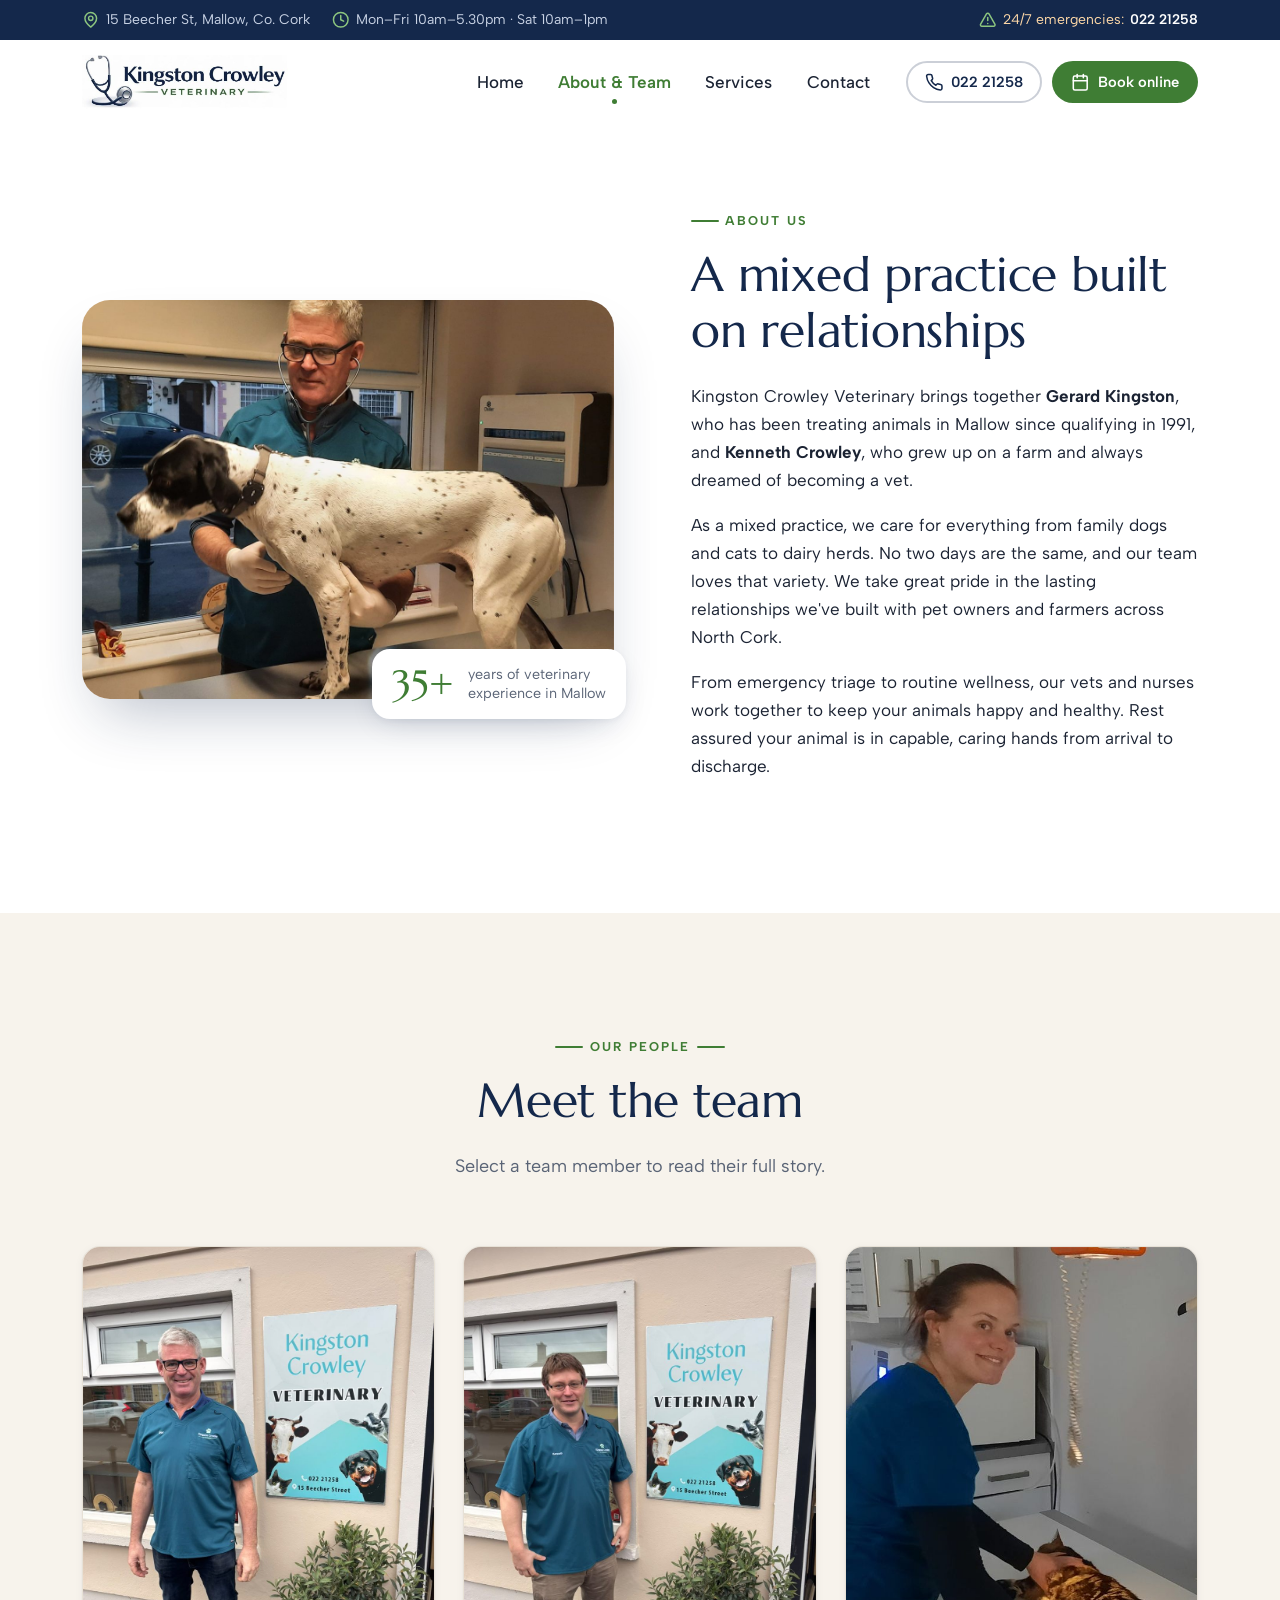
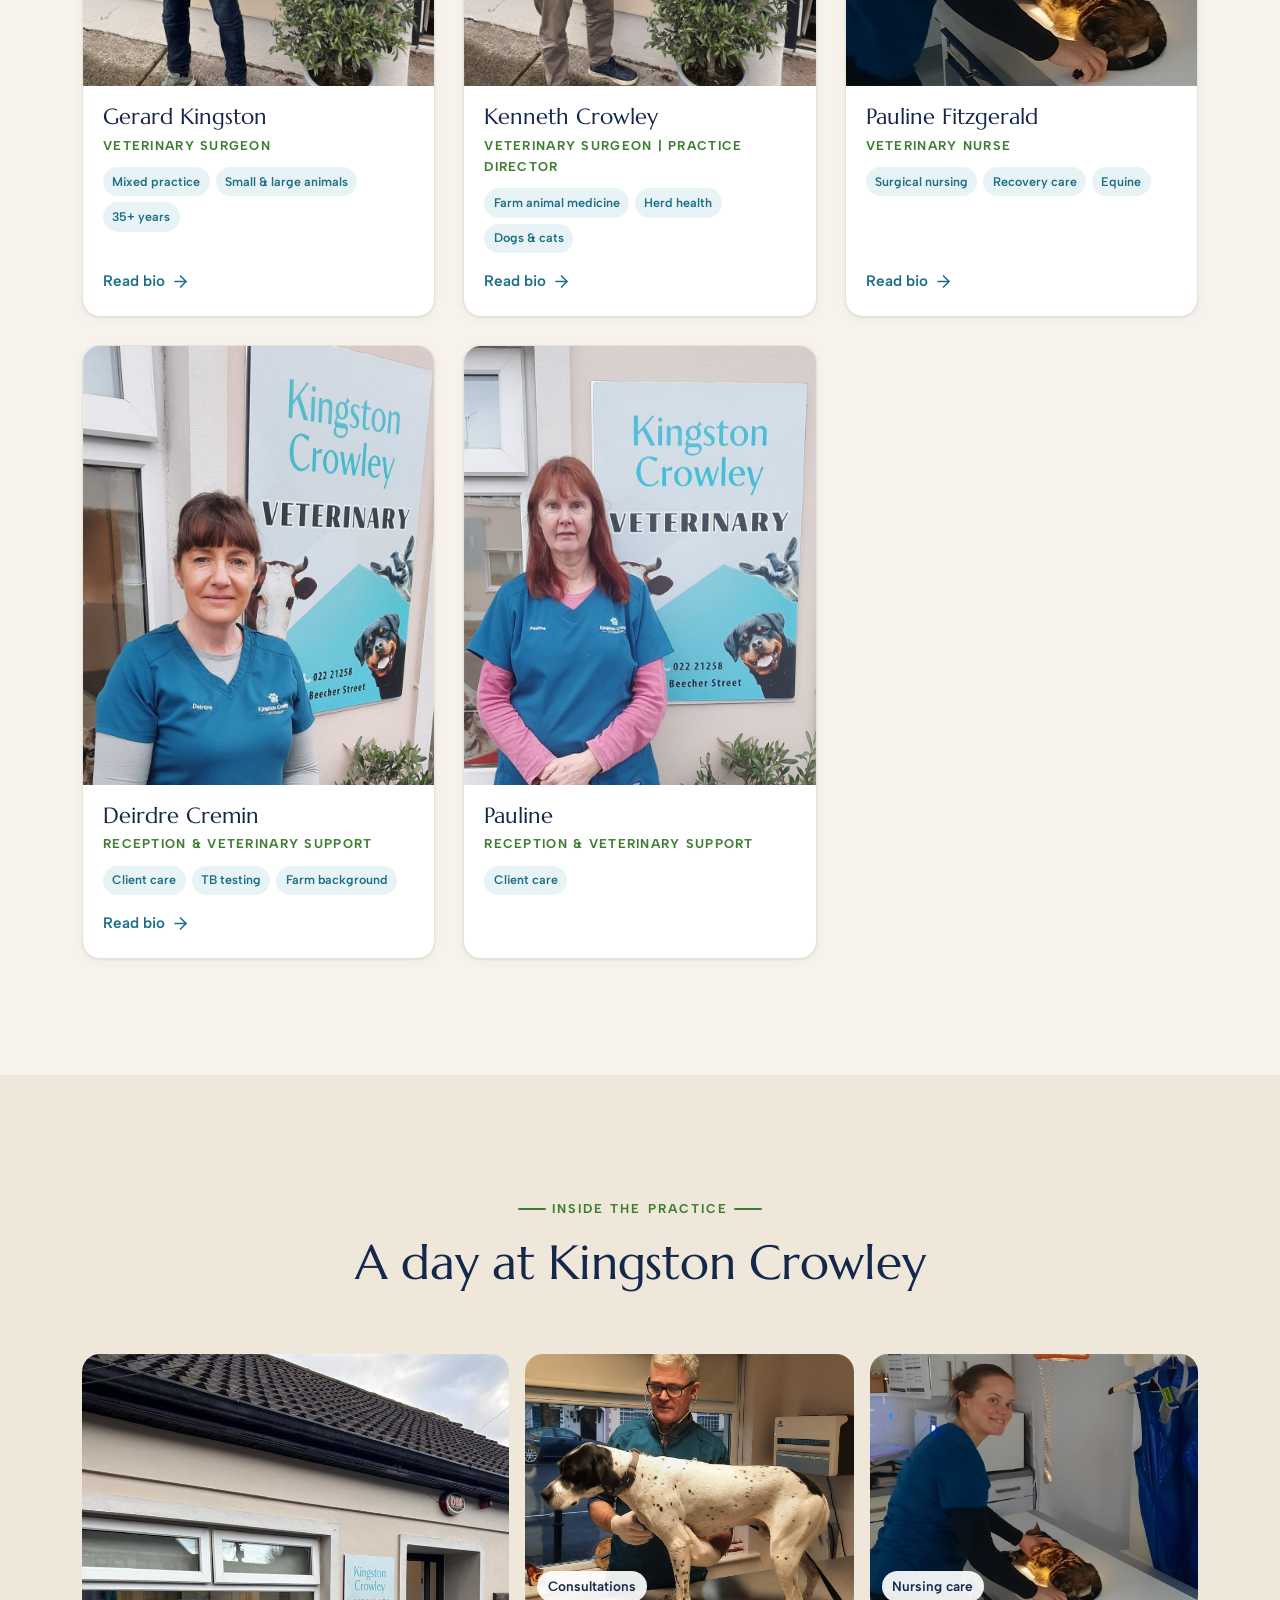
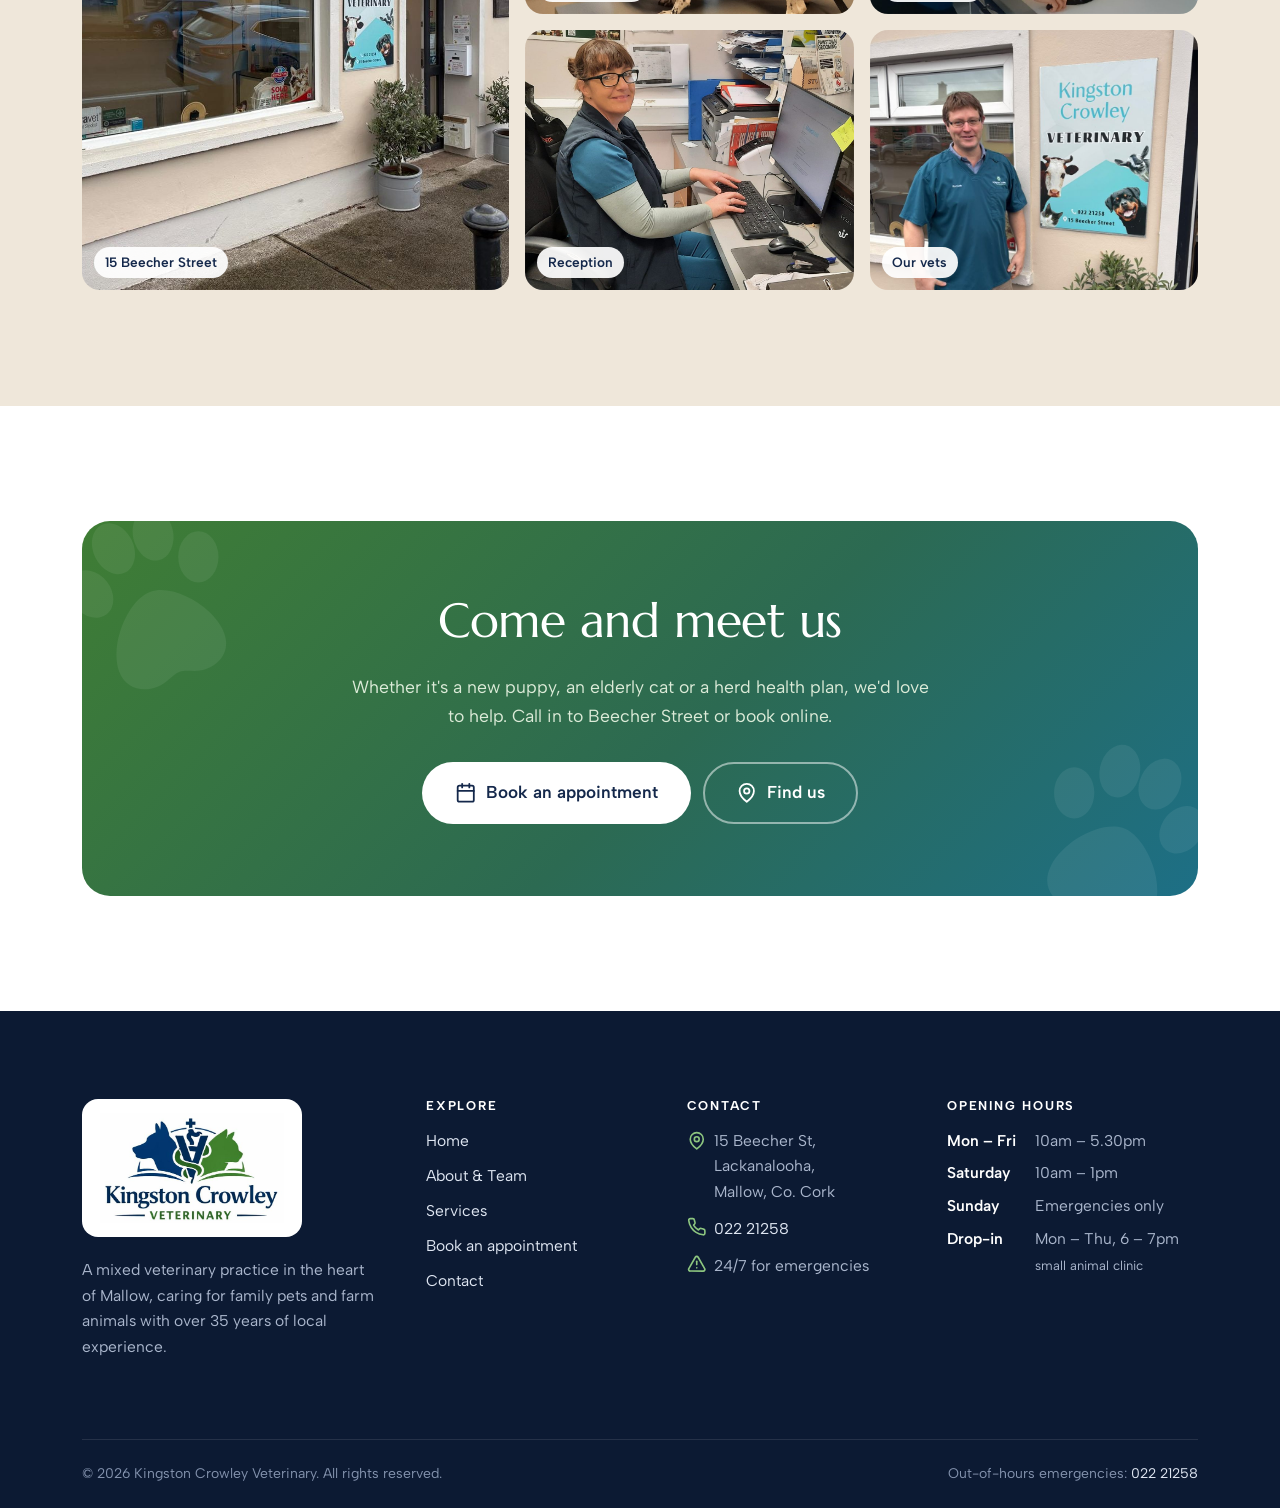
==== site/about.html @ 70a0a61c "uploading site" ====
<!doctype html>
<html lang="en-IE">
<head>
  <meta charset="utf-8">
  <meta name="viewport" content="width=device-width, initial-scale=1">
  <title>About Us & Our Team | Kingston Crowley Veterinary, Mallow</title>
  <meta name="description" content="Meet the vets, nurses and support team at Kingston Crowley Veterinary in Mallow: over 35 years of experience caring for pets and farm animals.">
  <meta name="theme-color" content="#14284b">
  <meta property="og:type" content="website">
  <meta property="og:site_name" content="Kingston Crowley Veterinary">
  <meta property="og:title" content="About Us & Our Team | Kingston Crowley Veterinary, Mallow">
  <meta property="og:description" content="Meet the vets, nurses and support team at Kingston Crowley Veterinary in Mallow: over 35 years of experience caring for pets and farm animals.">
  <meta property="og:image" content="assets/img/hero.jpg">
  <link rel="icon" type="image/png" href="assets/img/favicon.png">
  <link rel="apple-touch-icon" href="assets/img/favicon.png">
  <link rel="preconnect" href="https://fonts.googleapis.com">
  <link rel="preconnect" href="https://fonts.gstatic.com" crossorigin>
  <link href="https://fonts.googleapis.com/css2?family=Albert+Sans:wght@400;500;600;700&family=Marcellus&display=swap" rel="stylesheet">
  <link rel="stylesheet" href="assets/css/styles.css">
  <script src="assets/js/main.js" defer></script>
</head>
<body>
  <a class="skip-link" href="#main">Skip to content</a>

  <div class="topbar">
    <div class="container">
      <div class="topbar__group">
        <span class="topbar__item"><svg class="icon" aria-hidden="true"><use href="#i-pin"></use></svg>15 Beecher St, Mallow, Co. Cork</span>
        <span class="topbar__item topbar__hide-sm"><svg class="icon" aria-hidden="true"><use href="#i-clock"></use></svg>Mon–Fri 10am–5.30pm · Sat 10am–1pm</span>
      </div>
      <div class="topbar__group">
        <span class="topbar__item topbar__emergency"><svg class="icon" aria-hidden="true"><use href="#i-alert"></use></svg><span class="topbar__hide-sm">24/7 emergencies:</span> <a href="tel:+3532221258">022 21258</a></span>
      </div>
    </div>
  </div>

  <header class="site-header">
    <div class="container">
      <a class="brand" href="index.html" aria-label="Kingston Crowley Veterinary – home">
        <img src="assets/img/logo-wordmark.jpg" alt="Kingston Crowley Veterinary" width="790" height="201">
      </a>
      <button class="nav-toggle" type="button" aria-expanded="false" aria-controls="site-nav" aria-label="Open menu">
        <svg class="icon icon-open" aria-hidden="true"><use href="#i-menu"></use></svg><svg class="icon icon-close" aria-hidden="true"><use href="#i-close"></use></svg>
      </button>
      <nav class="nav" id="site-nav" aria-label="Main">
        <ul class="nav__list">
          <li><a class="nav__link" href="index.html">Home</a></li>
          <li><a class="nav__link" href="about.html" aria-current="page">About & Team</a></li>
          <li><a class="nav__link" href="services.html">Services</a></li>
          <li><a class="nav__link" href="contact.html">Contact</a></li>
        </ul>
        <div class="nav__cta">
          <a class="btn btn--ghost btn--sm" href="tel:+3532221258"><svg class="icon" aria-hidden="true"><use href="#i-phone"></use></svg>022 21258</a>
          <a class="btn btn--sm" href="book.html"><svg class="icon" aria-hidden="true"><use href="#i-calendar"></use></svg>Book online</a>
        </div>
      </nav>
    </div>
  </header>

  <main id="main">

    <!-- ============ STORY ============ -->
    <section class="section" style="padding-top:clamp(40px,6vw,80px)">
      <div class="container split">
        <div class="split__media reveal">
          <img src="assets/img/ger-with-dog.jpg" alt="Gerard Kingston examining a dog with a stethoscope" width="1200" height="910" fetchpriority="high">
          <div class="split__badge">
            <strong>35+</strong>
            <span>years of veterinary<br>experience in Mallow</span>
          </div>
        </div>
        <div class="reveal" data-delay="1">
          <span class="eyebrow">About us</span>
          <h1 style="font-size:clamp(2rem, 4vw, 3rem)">A mixed practice built on relationships</h1>
          <p>Kingston Crowley Veterinary brings together <strong>Gerard Kingston</strong>, who has been treating animals in Mallow since qualifying in 1991, and <strong>Kenneth Crowley</strong>, who grew up on a farm and always dreamed of becoming a vet.</p>
          <p>As a mixed practice, we care for everything from family dogs and cats to dairy herds. No two days are the same, and our team loves that variety. We take great pride in the lasting relationships we've built with pet owners and farmers across North Cork.</p>
          <p>From emergency triage to routine wellness, our vets and nurses work together to keep your animals happy and healthy. Rest assured your animal is in capable, caring hands from arrival to discharge.</p>
        </div>
      </div>
    </section>

    <section class="section section--cream" id="team">
      <div class="container">
        <div class="section-head reveal">
          <span class="eyebrow">Our people</span>
          <h2>Meet the team</h2>
          <p>Select a team member to read their full story.</p>
        </div>

        <div class="team-grid">
          <button class="team-card reveal" type="button" data-bio="bio-ger" aria-haspopup="dialog">
            <span class="team-card__photo"><img src="assets/img/team-ger.jpg" alt="Gerard Kingston" width="900" height="1200" loading="lazy" style="object-position:50% 25%"></span>
            <span class="team-card__body">
              <span class="team-card__name">Gerard Kingston</span>
              <span class="team-card__role">Veterinary Surgeon</span>
              <span class="tags"><span class="tag">Mixed practice</span><span class="tag">Small &amp; large animals</span><span class="tag">35+ years</span></span>
              <span class="team-card__more">Read bio <svg class="icon" aria-hidden="true"><use href="#i-arrow"></use></svg></span>
            </span>
          </button>

          <button class="team-card reveal" data-delay="1" type="button" data-bio="bio-kenneth" aria-haspopup="dialog">
            <span class="team-card__photo"><img src="assets/img/team-kenneth.jpg" alt="Kenneth Crowley" width="900" height="1200" loading="lazy" style="object-position:50% 25%"></span>
            <span class="team-card__body">
              <span class="team-card__name">Kenneth Crowley</span>
              <span class="team-card__role">Veterinary Surgeon | Practice Director</span>
              <span class="tags"><span class="tag">Farm animal medicine</span><span class="tag">Herd health</span><span class="tag">Dogs &amp; cats</span></span>
              <span class="team-card__more">Read bio <svg class="icon" aria-hidden="true"><use href="#i-arrow"></use></svg></span>
            </span>
          </button>

          <button class="team-card reveal" data-delay="2" type="button" data-bio="bio-pauline-fitzgerald" aria-haspopup="dialog">
            <span class="team-card__photo"><img src="assets/img/team-pauline-fitzgerald.jpg" alt="Pauline Fitzgerald" width="1200" height="742" loading="lazy" style="object-position:35% 50%"></span>
            <span class="team-card__body">
              <span class="team-card__name">Pauline Fitzgerald</span>
              <span class="team-card__role">Veterinary Nurse</span>
              <span class="tags"><span class="tag">Surgical nursing</span><span class="tag">Recovery care</span><span class="tag">Equine</span></span>
              <span class="team-card__more">Read bio <svg class="icon" aria-hidden="true"><use href="#i-arrow"></use></svg></span>
            </span>
          </button>

          <button class="team-card reveal" data-delay="3" type="button" data-bio="bio-deirdre" aria-haspopup="dialog">
            <span class="team-card__photo"><img src="assets/img/team-deirdre.jpg" alt="Deirdre Cremin" width="900" height="1297" loading="lazy" style="object-position:50% 40%"></span>
            <span class="team-card__body">
              <span class="team-card__name">Deirdre Cremin</span>
              <span class="team-card__role">Reception &amp; Veterinary Support</span>
              <span class="tags"><span class="tag">Client care</span><span class="tag">TB testing</span><span class="tag">Farm background</span></span>
              <span class="team-card__more">Read bio <svg class="icon" aria-hidden="true"><use href="#i-arrow"></use></svg></span>
            </span>
          </button>

          <!-- TODO: Pauline's biography & surname not yet supplied. Convert to a <button data-bio="bio-pauline"> with a dialog when available. -->
          <div class="team-card reveal" data-delay="4">
            <span class="team-card__photo"><img src="assets/img/team-pauline.jpg" alt="Pauline" width="900" height="1192" loading="lazy" style="object-position:50% 40%"></span>
            <span class="team-card__body">
              <span class="team-card__name">Pauline</span>
              <span class="team-card__role">Reception &amp; Veterinary Support</span>
              <span class="tags"><span class="tag">Client care</span></span>
            </span>
          </div>
        </div>
      </div>
    </section>

    <!-- ============ GALLERY ============ -->
    <section class="section section--sand">
      <div class="container">
        <div class="section-head reveal">
          <span class="eyebrow">Inside the practice</span>
          <h2>A day at Kingston Crowley</h2>
        </div>
        <div class="gallery reveal">
          <figure><img src="assets/img/building.jpg" alt="Kingston Crowley Veterinary on Beecher Street" loading="lazy"><figcaption>15 Beecher Street</figcaption></figure>
          <figure><img src="assets/img/ger-with-dog.jpg" alt="Ger examining a dog" loading="lazy"><figcaption>Consultations</figcaption></figure>
          <figure><img src="assets/img/team-pauline-fitzgerald.jpg" alt="Pauline caring for a cat" loading="lazy" style="object-position:35% 50%"><figcaption>Nursing care</figcaption></figure>
          <figure><img src="assets/img/deirdre-reception.jpg" alt="Deirdre at the reception desk" loading="lazy"><figcaption>Reception</figcaption></figure>
          <figure><img src="assets/img/team-kenneth.jpg" alt="Kenneth outside the practice" loading="lazy" style="object-position:50% 25%"><figcaption>Our vets</figcaption></figure>
        </div>
      </div>
    </section>

    <section class="section">
      <div class="container">
        <div class="cta-band reveal">
          <svg class="cta-band__paw cta-band__paw--a" viewBox="0 0 24 24" aria-hidden="true"><use href="#i-paw"></use></svg>
          <svg class="cta-band__paw cta-band__paw--b" viewBox="0 0 24 24" aria-hidden="true"><use href="#i-paw"></use></svg>
          <h2>Come and meet us</h2>
          <p>Whether it's a new puppy, an elderly cat or a herd health plan, we'd love to help. Call in to Beecher Street or book online.</p>
          <div class="btn-row">
            <a class="btn btn--white btn--lg" href="book.html"><svg class="icon" aria-hidden="true"><use href="#i-calendar"></use></svg>Book an appointment</a>
            <a class="btn btn--outline-light btn--lg" href="contact.html"><svg class="icon" aria-hidden="true"><use href="#i-pin"></use></svg>Find us</a>
          </div>
        </div>
      </div>
    </section>

    <!-- ============ BIO DIALOGS ============ -->
    <dialog class="bio-dialog" id="bio-ger" aria-labelledby="bio-ger-title">
      <div class="bio">
        <button class="bio__close" type="button" data-close aria-label="Close biography"><svg class="icon" aria-hidden="true"><use href="#i-close"></use></svg></button>
        <div class="bio__media"><img src="assets/img/team-ger.jpg" alt="Gerard Kingston outside Kingston Crowley Veterinary" loading="lazy" style="object-position:30% 20%"></div>
        <div class="bio__content" tabindex="0">
          <p class="team-card__role">Veterinary Surgeon</p>
          <h2 id="bio-ger-title">Gerard Kingston</h2>
          <ul class="tags"><li class="tag">Qualified 1991</li><li class="tag">Mixed practice</li><li class="tag">Small animals</li><li class="tag">Large animals</li></ul>
          <p>Gerard qualified as a veterinary surgeon in 1991 and has been working in Mallow ever since, bringing over 35 years of veterinary experience to the profession.</p>
          <p>He has a keen interest in all aspects of veterinary medicine and particularly enjoys the variety that comes with mixed practice. No two days are ever the same, and he finds the diversity of cases, the clinical challenges and the chance to work with both small and large animals especially rewarding.</p>
          <p class="bio__pull">He recognises how much a dedicated and enthusiastic team matters in giving clients and their animals the best possible care.</p>
          <p>Having worked in Mallow for over three decades, Gerard greatly appreciates the loyalty and support of his clients and the relationships that have grown along the way. He is particularly pleased with the team working alongside him at Kingston Crowley Veterinary.</p>
          <p>His experience, broad clinical interests and continued enthusiasm for veterinary medicine remain at the heart of his approach.</p>
        </div>
      </div>
    </dialog>

    <dialog class="bio-dialog" id="bio-kenneth" aria-labelledby="bio-kenneth-title">
      <div class="bio">
        <button class="bio__close" type="button" data-close aria-label="Close biography"><svg class="icon" aria-hidden="true"><use href="#i-close"></use></svg></button>
        <div class="bio__media"><img src="assets/img/team-kenneth.jpg" alt="Kenneth Crowley outside Kingston Crowley Veterinary" loading="lazy" style="object-position:28% 20%"></div>
        <div class="bio__content" tabindex="0">
          <p class="team-card__role">Veterinary Surgeon | Practice Director</p>
          <h2 id="bio-kenneth-title">Kenneth Crowley</h2>
          <ul class="tags"><li class="tag">Mixed practice</li><li class="tag">Farm animal medicine</li><li class="tag">Herd health</li><li class="tag">Dogs &amp; cats</li></ul>
          <p>Kenneth grew up on a farm surrounded by animals, including cattle, horses, dogs and cats. From a very young age, he dreamed of becoming a veterinary surgeon, inspired by the vets who visited the family farm. He admired their knowledge, skill and the remarkable work they carried out caring for animals.</p>
          <p class="bio__pull">That childhood ambition developed into a lifelong passion for veterinary medicine.</p>
          <p>Kenneth has gained extensive experience in mixed veterinary practice and has a particular interest in both farm animal medicine and the care and treatment of companion animals, especially dogs and cats.</p>
          <p>As a director of Kingston Crowley Veterinary, Kenneth enjoys the variety that mixed veterinary practice brings, from working closely with farmers to improve herd health and productivity to caring for much-loved family pets. He takes great pride in the relationships he has built with clients over the years and is committed to providing practical, professional and compassionate veterinary care.</p>
        </div>
      </div>
    </dialog>

    <dialog class="bio-dialog" id="bio-pauline-fitzgerald" aria-labelledby="bio-pf-title">
      <div class="bio">
        <button class="bio__close" type="button" data-close aria-label="Close biography"><svg class="icon" aria-hidden="true"><use href="#i-close"></use></svg></button>
        <div class="bio__media"><img src="assets/img/team-pauline-fitzgerald.jpg" alt="Pauline Fitzgerald caring for a cat" loading="lazy" style="object-position:30% 50%"></div>
        <div class="bio__content" tabindex="0">
          <p class="team-card__role">Veterinary Nurse</p>
          <h2 id="bio-pf-title">Pauline Fitzgerald</h2>
          <ul class="tags"><li class="tag">UCD qualified</li><li class="tag">Surgical nursing</li><li class="tag">Recovery care</li><li class="tag">Equine &amp; mixed practice</li></ul>
          <p>Originally from County Limerick, Pauline now lives in North Cork with her son and a lively collection of animals, including four dogs, a blind cat and a turtle.</p>
          <p>Pauline qualified as a Veterinary Nurse from University College Dublin (UCD) in 2005 and has worked in the veterinary sector since 1997, gaining extensive experience in both equine and mixed veterinary practices.</p>
          <p class="bio__pull">Pauline enjoys all aspects of veterinary nursing, with a particular passion for surgery and caring for animals throughout their treatment and recovery.</p>
          <p>Outside of work, Pauline dedicates much of her spare time to fostering dogs and other animals for rescue organisations. Having travelled widely over the years, she also loves riding her motorbike and going to motorcycle events whenever she can.</p>
        </div>
      </div>
    </dialog>

    <dialog class="bio-dialog" id="bio-deirdre" aria-labelledby="bio-deirdre-title">
      <div class="bio">
        <button class="bio__close" type="button" data-close aria-label="Close biography"><svg class="icon" aria-hidden="true"><use href="#i-close"></use></svg></button>
        <div class="bio__media"><img src="assets/img/deirdre-reception.jpg" alt="Deirdre Cremin at the reception desk" loading="lazy" style="object-position:30% 50%"></div>
        <div class="bio__content" tabindex="0">
          <p class="team-card__role">Reception &amp; Veterinary Support</p>
          <h2 id="bio-deirdre-title">Deirdre Cremin</h2>
          <ul class="tags"><li class="tag">Client care</li><li class="tag">TB testing support</li><li class="tag">Animal Care &amp; Science</li></ul>
          <p>Deirdre grew up on a dairy farm in Leap, West Cork, surrounded by cows, horses, dogs and cats. Her upbringing gave her a lifelong love of animals and a strong appreciation for farming and rural life.</p>
          <p>She studied Animal Care and Animal Science through the Veterinary Nursing pathway at St. John's Central College in Cork.</p>
          <p class="bio__pull">Deirdre is a friendly and familiar face in the office, where she enjoys meeting clients and helping with their enquiries.</p>
          <p>She also assists the veterinary team with TB testing on farms, combining her practical farming background with her passion for animal care.</p>
          <p>Deirdre lives in Mallow with her family, including her two daughters and son. Outside of work she enjoys spending time with her much-loved dogs and horses and is actively involved in pony racing. She also enjoys supporting her children in their sports, particularly with their local club, Kilshannig GAA.</p>
        </div>
      </div>
    </dialog>

  </main>

  <footer class="site-footer">
    <div class="container">
      <div class="footer-grid">
        <div class="footer-brand">
          <img src="assets/img/logo-emblem.jpg" alt="Kingston Crowley Veterinary" width="600" height="359" loading="lazy">
          <p>A mixed veterinary practice in the heart of Mallow, caring for family pets and farm animals with over 35 years of local experience.</p>
        </div>
        <div>
          <h3>Explore</h3>
          <ul class="footer-list">
            <li><a href="index.html">Home</a></li>
            <li><a href="about.html">About &amp; Team</a></li>
            <li><a href="services.html">Services</a></li>
            <li><a href="book.html">Book an appointment</a></li>
            <li><a href="contact.html">Contact</a></li>
          </ul>
        </div>
        <div>
          <h3>Contact</h3>
          <ul class="footer-list">
            <li style="display:flex"><svg class="icon" aria-hidden="true"><use href="#i-pin"></use></svg><span>15 Beecher St, Lackanalooha,<br>Mallow, Co. Cork</span></li>
            <li><svg class="icon" aria-hidden="true"><use href="#i-phone"></use></svg><a href="tel:+3532221258">022 21258</a></li>
            <li><svg class="icon" aria-hidden="true"><use href="#i-alert"></use></svg>24/7 for emergencies</li>
          </ul>
        </div>
        <div>
          <h3>Opening hours</h3>
          <dl class="footer-hours">
            <dt>Mon – Fri</dt><dd>10am – 5.30pm</dd>
            <dt>Saturday</dt><dd>10am – 1pm</dd>
            <dt>Sunday</dt><dd>Emergencies only</dd>
            <dt>Drop-in</dt><dd>Mon – Thu, 6 – 7pm<br><small>small animal clinic</small></dd>
          </dl>
        </div>
      </div>
      <div class="footer-bottom">
        <span>© <span data-year>2026</span> Kingston Crowley Veterinary. All rights reserved.</span>
        <span>Out-of-hours emergencies: <a href="tel:+3532221258">022 21258</a></span>
      </div>
    </div>
  </footer>

  <div class="mobile-bar" aria-label="Quick actions">
    <a class="btn btn--navy" href="tel:+3532221258"><svg class="icon" aria-hidden="true"><use href="#i-phone"></use></svg>Call us</a>
    <a class="btn" href="book.html"><svg class="icon" aria-hidden="true"><use href="#i-calendar"></use></svg>Book online</a>
  </div>
</body>
</html>
---- site/assets/css/styles.css ----
/* ==========================================================================
   Kingston Crowley Veterinary — site styles
   Plain CSS, no build step. Colours are taken from the practice logo & uniforms.
   ========================================================================== */

:root {
  --navy: #14284b;
  --navy-900: #0c1a33;
  --green: #3f7d34;
  --green-700: #326528;
  --green-50: #eef5ea;
  --teal: #1d6f86;
  --teal-50: #e8f3f6;
  --cream: #f7f3ec;
  --sand: #efe7da;
  --ink: #1b2333;
  --muted: #5a6476;
  --line: #e7e1d6;
  --white: #ffffff;

  --font-display: "Marcellus", "Optima", "Candara", Georgia, serif;
  --font-body: "Albert Sans", system-ui, -apple-system, "Segoe UI", Roboto, sans-serif;

  --radius-sm: 10px;
  --radius: 18px;
  --radius-lg: 28px;
  --shadow-sm: 0 1px 2px rgba(20, 40, 75, .06), 0 2px 8px rgba(20, 40, 75, .05);
  --shadow: 0 10px 30px -10px rgba(20, 40, 75, .18), 0 2px 6px rgba(20, 40, 75, .05);
  --shadow-lg: 0 30px 60px -20px rgba(20, 40, 75, .3);

  --container: 1180px;
  --gutter: clamp(16px, 4vw, 32px);
  --section: clamp(64px, 9vw, 120px);
  --header-h: 84px;
}

/* ---------- Reset / base ---------- */
*, *::before, *::after { box-sizing: border-box; }
html { scroll-behavior: smooth; scroll-padding-top: calc(var(--header-h) + 12px); -webkit-text-size-adjust: 100%; }
body {
  margin: 0;
  font-family: var(--font-body);
  font-size: 1.0625rem;
  line-height: 1.65;
  color: var(--ink);
  background: var(--white);
  -webkit-font-smoothing: antialiased;
  overflow-x: hidden;
}
img { max-width: 100%; height: auto; display: block; }
a { color: var(--teal); text-decoration-thickness: 1px; text-underline-offset: 3px; }
a:hover { color: var(--navy); }
h1, h2, h3, h4 { font-family: var(--font-display); font-weight: 400; color: var(--navy); line-height: 1.15; margin: 0 0 .5em; letter-spacing: -.005em; }
h1 { font-size: clamp(2.4rem, 5.5vw, 4.25rem); }
h2 { font-size: clamp(2rem, 4vw, 3rem); }
h3 { font-size: clamp(1.3rem, 2vw, 1.55rem); }
p { margin: 0 0 1em; }
ul { padding-left: 1.2em; }
:focus-visible { outline: 3px solid var(--teal); outline-offset: 3px; border-radius: 4px; }
.sr-only { position: absolute !important; width: 1px; height: 1px; padding: 0; margin: -1px; overflow: hidden; clip: rect(0 0 0 0); white-space: nowrap; border: 0; }
.skip-link { position: absolute; left: 12px; top: -60px; z-index: 200; background: var(--navy); color: #fff; padding: 10px 16px; border-radius: 8px; transition: top .2s; }
.skip-link:focus { top: 12px; color: #fff; }

.icon { width: 1.25em; height: 1.25em; flex: none; fill: none; stroke: currentColor; stroke-width: 2; stroke-linecap: round; stroke-linejoin: round; vertical-align: -.2em; }
.icon--fill { fill: currentColor; stroke: none; }

/* ---------- Layout ---------- */
.container { width: 100%; max-width: var(--container); margin: 0 auto; padding: 0 var(--gutter); }
.section { padding: var(--section) 0; }
.section--cream { background: var(--cream); }
.section--sand { background: var(--sand); }
.section--navy { background: var(--navy); color: #dfe6f2; }
.section--navy h2, .section--navy h3 { color: #fff; }
.section-head { max-width: 720px; margin: 0 auto clamp(40px, 5vw, 64px); text-align: center; }
.section-head p { color: var(--muted); font-size: 1.125rem; }
.section--navy .section-head p { color: #b9c5da; }
.eyebrow {
  display: inline-flex; align-items: center; gap: .5em;
  font-family: var(--font-body); font-size: .8rem; font-weight: 700; letter-spacing: .16em; text-transform: uppercase;
  color: var(--green); margin-bottom: 1rem;
}
.eyebrow::before { content: ""; width: 28px; height: 2px; background: currentColor; border-radius: 2px; }
.section-head .eyebrow::after { content: ""; width: 28px; height: 2px; background: currentColor; border-radius: 2px; }
.section--navy .eyebrow { color: #8cc57f; }
.lead { font-size: clamp(1.1rem, 1.6vw, 1.25rem); color: var(--muted); }

.grid { display: grid; gap: clamp(20px, 2.5vw, 32px); }
.grid-2 { grid-template-columns: repeat(2, minmax(0, 1fr)); }
.grid-3 { grid-template-columns: repeat(3, minmax(0, 1fr)); }
.grid-4 { grid-template-columns: repeat(4, minmax(0, 1fr)); }
@media (max-width: 960px) { .grid-3, .grid-4 { grid-template-columns: repeat(2, minmax(0, 1fr)); } }
@media (max-width: 640px) { .grid-2, .grid-3, .grid-4 { grid-template-columns: 1fr; } }

/* ---------- Buttons ---------- */
.btn {
  --btn-bg: var(--green); --btn-fg: #fff;
  display: inline-flex; align-items: center; justify-content: center; gap: .55em;
  padding: .9em 1.5em; border-radius: 999px; border: 2px solid transparent;
  background: var(--btn-bg); color: var(--btn-fg);
  font: 600 1rem/1.1 var(--font-body); text-decoration: none; cursor: pointer;
  transition: transform .2s ease, box-shadow .2s ease, background .2s ease, color .2s ease;
  white-space: nowrap;
}
.btn:hover { color: var(--btn-fg); transform: translateY(-2px); box-shadow: 0 10px 22px -8px rgba(20, 40, 75, .45); background: var(--green-700); }
.btn--navy { --btn-bg: var(--navy); }
.btn--navy:hover { background: var(--navy-900); }
.btn--ghost { --btn-bg: transparent; --btn-fg: var(--navy); border-color: rgba(20, 40, 75, .22); }
.btn--ghost:hover { background: var(--navy); --btn-fg: #fff; border-color: var(--navy); }
.btn--white { --btn-bg: #fff; --btn-fg: var(--navy); }
.btn--white:hover { background: var(--cream); }
.btn--outline-light { --btn-bg: transparent; --btn-fg: #fff; border-color: rgba(255, 255, 255, .5); }
.btn--outline-light:hover { background: #fff; --btn-fg: var(--navy); }
.btn--sm { padding: .65em 1.15em; font-size: .925rem; }
.btn--lg { padding: 1.05em 1.8em; font-size: 1.075rem; }
.btn-row { display: flex; flex-wrap: wrap; gap: 12px; }
.link-arrow { display: inline-flex; align-items: center; gap: .4em; font-weight: 600; color: var(--green); text-decoration: none; }
.link-arrow .icon { transition: transform .2s; }
.link-arrow:hover { color: var(--green-700); }
.link-arrow:hover .icon { transform: translateX(4px); }

/* ---------- Top bar & header ---------- */
.topbar { background: var(--navy); color: #c9d3e5; font-size: .875rem; }
.topbar .container { display: flex; align-items: center; justify-content: space-between; gap: 16px; min-height: 40px; }
.topbar a { color: #fff; text-decoration: none; font-weight: 600; }
.topbar a:hover { color: #a9d79d; }
.topbar__group { display: flex; align-items: center; gap: 22px; flex-wrap: wrap; }
.topbar__item { display: inline-flex; align-items: center; gap: .45em; }
.topbar__item .icon { color: #8cc57f; }
.topbar__emergency { color: #ffd9a8; }
@media (max-width: 860px) { .topbar__hide-sm { display: none; } }
@media (max-width: 520px) { .topbar { display: none; } }

.site-header {
  position: sticky; top: 0; z-index: 100;
  background: rgba(255, 255, 255, .92);
  backdrop-filter: saturate(160%) blur(12px); -webkit-backdrop-filter: saturate(160%) blur(12px);
  border-bottom: 1px solid transparent;
  transition: box-shadow .25s ease, border-color .25s ease;
}
.site-header.is-scrolled { box-shadow: var(--shadow-sm); border-color: var(--line); }
.site-header .container { display: flex; align-items: center; justify-content: space-between; gap: 20px; height: var(--header-h); transition: height .25s ease; }
.site-header.is-scrolled .container { height: 70px; }
.brand { display: block; flex: none; }
.brand img { height: 54px; width: auto; transition: height .25s ease; mix-blend-mode: multiply; }
.site-header.is-scrolled .brand img { height: 46px; }

.nav { display: flex; align-items: center; gap: 6px; }
.nav__list { display: flex; align-items: center; gap: 2px; list-style: none; margin: 0; padding: 0; }
.nav__link {
  position: relative; display: block; padding: .6em .95em; border-radius: 999px;
  color: var(--ink); font-weight: 500; text-decoration: none; transition: color .2s, background .2s;
}
.nav__link:hover { color: var(--navy); background: var(--cream); }
.nav__link[aria-current="page"] { color: var(--green); font-weight: 600; }
.nav__link[aria-current="page"]::after { content: ""; position: absolute; left: 50%; bottom: 2px; width: 5px; height: 5px; margin-left: -2.5px; border-radius: 50%; background: var(--green); }
.nav__cta { display: flex; gap: 10px; margin-left: 14px; }

.nav-toggle { display: none; width: 46px; height: 46px; border-radius: 12px; border: 1px solid var(--line); background: #fff; color: var(--navy); cursor: pointer; align-items: center; justify-content: center; }
.nav-toggle .icon { width: 24px; height: 24px; }
.nav-toggle .icon-close { display: none; }
.nav-open .nav-toggle .icon-open { display: none; }
.nav-open .nav-toggle .icon-close { display: block; }

@media (max-width: 1060px) {
  .nav__cta .btn--ghost { display: none; }
}
@media (max-width: 900px) {
  :root { --header-h: 72px; }
  .brand img { height: 44px; }
  .nav-toggle { display: inline-flex; }
  .nav {
    position: fixed; inset: var(--header-h) 0 auto 0; z-index: 99;
    flex-direction: column; align-items: stretch; gap: 16px;
    padding: 20px var(--gutter) 28px; background: #fff; border-bottom: 1px solid var(--line); box-shadow: var(--shadow);
    transform: translateY(-12px); opacity: 0; visibility: hidden; transition: all .25s ease;
  }
  .site-header.is-scrolled .nav { top: 70px; }
  .nav-open .nav { transform: none; opacity: 1; visibility: visible; }
  .nav__list { flex-direction: column; align-items: stretch; }
  .nav__link { padding: .85em 1em; font-size: 1.1rem; border-radius: 12px; }
  .nav__link[aria-current="page"] { background: var(--green-50); }
  .nav__link[aria-current="page"]::after { display: none; }
  .nav__cta { margin: 0; flex-direction: column; }
  .nav__cta .btn, .nav__cta .btn--ghost { display: flex; }
}

/* ---------- Hero (home) ---------- */
.hero { position: relative; background: #e9eef3; overflow: hidden; isolation: isolate; }
.hero__media { position: relative; }
.hero__media img { width: 100%; height: min(82vh, 760px); min-height: 520px; object-fit: cover; object-position: 50% 30%; }
.hero__media::after { content: ""; position: absolute; inset: 0; background: linear-gradient(180deg, rgba(255,255,255,0) 55%, rgba(255,255,255,.65) 85%, rgba(255,255,255,.9) 100%); }
.hero__content { position: absolute; left: 0; right: 0; bottom: clamp(28px, 6vh, 64px); z-index: 2; text-align: center; }
.hero__tagline { font-family: var(--font-display); font-size: clamp(1.25rem, 2.2vw, 1.75rem); color: var(--navy); margin: 0 auto 1.1rem; max-width: 44ch; }
.hero .btn-row { justify-content: center; }
@media (max-width: 760px) {
  .hero__media img { height: auto; min-height: 0; aspect-ratio: 3 / 2; object-position: 50% 20%; }
  .hero__media::after { display: none; }
  .hero__content { position: static; padding: 28px var(--gutter) 40px; background: #fff; }
}

/* ---------- Page hero (inner pages) ---------- */
.page-hero { position: relative; padding: clamp(56px, 8vw, 104px) 0 clamp(48px, 6vw, 80px); background: var(--cream); overflow: hidden; }
.page-hero::before {
  content: ""; position: absolute; right: -120px; top: -140px; width: 480px; height: 480px; border-radius: 50%;
  background: radial-gradient(circle at 30% 30%, rgba(63,125,52,.16), rgba(63,125,52,0) 70%);
}
.page-hero::after {
  content: ""; position: absolute; left: -160px; bottom: -220px; width: 520px; height: 520px; border-radius: 50%;
  background: radial-gradient(circle at 60% 40%, rgba(29,111,134,.12), rgba(29,111,134,0) 70%);
}
.page-hero .container { position: relative; z-index: 1; }
.page-hero h1 { max-width: 16ch; }
.page-hero .lead { max-width: 60ch; }
.page-hero__paw { position: absolute; right: 6%; bottom: 14%; width: 140px; color: rgba(63,125,52,.12); z-index: 0; }
@media (max-width: 760px) { .page-hero__paw { display: none; } }
.breadcrumb { display: flex; gap: .5em; font-size: .9rem; color: var(--muted); margin-bottom: 1.25rem; }
.breadcrumb a { color: var(--muted); text-decoration: none; }
.breadcrumb a:hover { color: var(--green); }

/* ---------- Highlights strip ---------- */
.highlights { position: relative; z-index: 3; margin-top: -1px; background: #fff; border-bottom: 1px solid var(--line); }
.highlights .grid { padding: clamp(28px, 4vw, 44px) 0; }
.highlight { display: flex; align-items: center; gap: 16px; }
.highlight__icon { flex: none; display: grid; place-items: center; width: 54px; height: 54px; border-radius: 16px; background: var(--green-50); color: var(--green); }
.highlight__icon .icon { width: 26px; height: 26px; }
.highlight strong { display: block; font-family: var(--font-display); font-weight: 400; font-size: 1.35rem; color: var(--navy); line-height: 1.2; }
.highlight span { font-size: .925rem; color: var(--muted); }

/* ---------- Cards ---------- */
.card {
  position: relative; display: flex; flex-direction: column;
  background: #fff; border: 1px solid var(--line); border-radius: var(--radius); padding: clamp(24px, 3vw, 34px);
  box-shadow: var(--shadow-sm); transition: transform .25s ease, box-shadow .25s ease, border-color .25s ease;
}
.card:hover { transform: translateY(-4px); box-shadow: var(--shadow); border-color: transparent; }
.card__icon { display: grid; place-items: center; width: 60px; height: 60px; border-radius: 18px; margin-bottom: 22px; background: var(--green-50); color: var(--green); }
.card__icon .icon { width: 28px; height: 28px; }
.card__icon--teal { background: var(--teal-50); color: var(--teal); }
.card__icon--navy { background: #e9edf5; color: var(--navy); }
.card__icon--warm { background: #fdf0e3; color: #b85c1a; }
.card p { color: var(--muted); }
.card .link-arrow { margin-top: auto; }
.card ul { margin: 0 0 1.25em; padding: 0; list-style: none; }
.card li { position: relative; padding-left: 1.6em; margin-bottom: .45em; color: var(--ink); }
.card li::before { content: ""; position: absolute; left: 0; top: .45em; width: 1em; height: 1em; border-radius: 50%; background: var(--green-50) url("data:image/svg+xml,%3Csvg xmlns='http://www.w3.org/2000/svg' viewBox='0 0 24 24' fill='none' stroke='%233f7d34' stroke-width='3.5' stroke-linecap='round' stroke-linejoin='round'%3E%3Cpolyline points='20 6 9 17 4 12'/%3E%3C/svg%3E") center / 62% no-repeat; }

.service-card--feature { background: linear-gradient(160deg, var(--navy) 0%, #1c3a6a 100%); border-color: transparent; color: #d6deec; }
.service-card--feature h3 { color: #fff; }
.service-card--feature p { color: #c2cde0; }
.service-card--feature .card__icon { background: rgba(255,255,255,.1); color: #ffcf96; }
.service-card--feature li { color: #e8edf6; }
.service-card--feature li::before { background-color: rgba(255,255,255,.12); background-image: url("data:image/svg+xml,%3Csvg xmlns='http://www.w3.org/2000/svg' viewBox='0 0 24 24' fill='none' stroke='%23ffcf96' stroke-width='3.5' stroke-linecap='round' stroke-linejoin='round'%3E%3Cpolyline points='20 6 9 17 4 12'/%3E%3C/svg%3E"); }
.service-card--feature .link-arrow { color: #ffcf96; }

/* ---------- Split (image + text) ---------- */
.split { display: grid; grid-template-columns: 1.05fr 1fr; gap: clamp(32px, 6vw, 88px); align-items: center; }
.split--reverse .split__media { order: 2; }
@media (max-width: 900px) { .split { grid-template-columns: 1fr; } .split--reverse .split__media { order: 0; } }
.split__media { position: relative; }
.split__media > img { width: 100%; border-radius: var(--radius-lg); box-shadow: var(--shadow-lg); aspect-ratio: 4 / 3; object-fit: cover; }
.split__badge {
  position: absolute; right: clamp(-12px, -2vw, -28px); bottom: clamp(-20px, -3vw, -36px);
  display: flex; align-items: center; gap: 14px; padding: 16px 20px; border-radius: var(--radius);
  background: #fff; box-shadow: var(--shadow);
}
.split__badge strong { font-family: var(--font-display); font-weight: 400; font-size: 2.4rem; line-height: 1; color: var(--green); }
.split__badge span { font-size: .9rem; color: var(--muted); line-height: 1.3; }
@media (max-width: 640px) { .split__badge { right: 12px; bottom: -24px; } }
.split__inset { position: absolute; left: -28px; bottom: -36px; width: 38%; border-radius: var(--radius); border: 6px solid #fff; box-shadow: var(--shadow); aspect-ratio: 3/4; object-fit: cover; }
@media (max-width: 640px) { .split__inset { display: none; } }

.checklist { list-style: none; padding: 0; margin: 1.5em 0 2em; display: grid; gap: .7em; }
.checklist li { display: flex; gap: .75em; align-items: flex-start; }
.checklist .icon { color: var(--green); margin-top: .2em; }

/* ---------- Team ---------- */
.team-grid { display: grid; grid-template-columns: repeat(auto-fit, minmax(200px, 1fr)); gap: clamp(18px, 2.4vw, 28px); }
.team-card {
  position: relative; display: flex; flex-direction: column; overflow: hidden;
  background: #fff; border-radius: var(--radius); border: 1px solid var(--line); box-shadow: var(--shadow-sm);
  transition: transform .3s ease, box-shadow .3s ease;
  text-align: left; padding: 0; font: inherit; color: inherit; text-decoration: none;
}
button.team-card, a.team-card { cursor: pointer; }
.team-card:hover { transform: translateY(-6px); box-shadow: var(--shadow); color: inherit; }
.team-card__photo { position: relative; aspect-ratio: 4 / 5; overflow: hidden; background: var(--sand); }
.team-card__photo img { width: 100%; height: 100%; object-fit: cover; transition: transform .6s ease; }
.team-card:hover .team-card__photo img { transform: scale(1.05); }
.team-card__body { padding: 18px 20px 22px; display: flex; flex-direction: column; flex: 1; }
.team-card__name { font-family: var(--font-display); font-size: 1.35rem; color: var(--navy); line-height: 1.2; margin: 0 0 .2em; }
.team-card__role { font-size: .8rem; font-weight: 700; letter-spacing: .1em; text-transform: uppercase; color: var(--green); margin: 0 0 .9em; }
.team-card__more { margin-top: auto; display: inline-flex; align-items: center; gap: .4em; font-weight: 600; font-size: .95rem; color: var(--teal); }
.team-card__more .icon { transition: transform .2s; }
.team-card:hover .team-card__more .icon { transform: translateX(4px); }
.tags { display: flex; flex-wrap: wrap; gap: 6px; margin: 0 0 1rem; padding: 0; list-style: none; }
.tag { font-size: .78rem; font-weight: 600; padding: .35em .75em; border-radius: 999px; background: var(--teal-50); color: var(--teal); }

/* Bio dialog */
.bio-dialog {
  width: min(960px, calc(100vw - 32px)); max-height: calc(100vh - 48px); max-height: calc(100dvh - 48px); padding: 0; border: 0; border-radius: var(--radius-lg);
  box-shadow: var(--shadow-lg); overflow: hidden; color: var(--ink);
}
.bio-dialog::backdrop { background: rgba(12, 26, 51, .6); backdrop-filter: blur(4px); }
.bio-dialog[open] { animation: dialog-in .35s cubic-bezier(.2,.8,.2,1); }
@keyframes dialog-in { from { opacity: 0; transform: translateY(20px) scale(.98); } to { opacity: 1; transform: none; } }
/* The text column gets its own height cap so long biographies scroll inside the pop-up
   (a grid row otherwise grows to fit its content and the dialog would clip it). */
.bio { display: grid; grid-template-columns: 340px 1fr; }
.bio__media { position: relative; background: var(--sand); max-height: calc(100vh - 48px); max-height: calc(100dvh - 48px); }
.bio__media img { width: 100%; height: 100%; object-fit: cover; }
.bio__content {
  padding: clamp(28px, 4vw, 48px);
  max-height: calc(100vh - 48px); max-height: calc(100dvh - 48px);
  overflow-y: auto; overscroll-behavior: contain; -webkit-overflow-scrolling: touch;
  scrollbar-width: thin; scrollbar-color: rgba(20,40,75,.25) transparent;
}
.bio__content:focus-visible { outline-offset: -4px; }
.bio__content h2 { font-size: clamp(1.9rem, 3vw, 2.4rem); margin-bottom: .15em; }
.bio__content p { color: #3c4658; }
.bio__close {
  position: absolute; top: 14px; right: 14px; z-index: 2; width: 44px; height: 44px; border-radius: 50%;
  border: 0; background: rgba(255,255,255,.95); color: var(--navy); cursor: pointer; display: grid; place-items: center; box-shadow: var(--shadow-sm);
  transition: transform .2s;
}
.bio__close:hover { transform: rotate(90deg); }
.bio__pull { font-family: var(--font-display); font-size: 1.2rem; color: var(--navy); border-left: 3px solid var(--green); padding: .2em 0 .2em 1em; margin: 1.4em 0; }
@media (max-width: 760px) {
  /* On phones the photo sits on top, so the whole pop-up scrolls instead */
  .bio { grid-template-columns: 1fr; max-height: calc(100vh - 48px); max-height: calc(100dvh - 48px); overflow-y: auto; overscroll-behavior: contain; -webkit-overflow-scrolling: touch; }
  .bio__media { height: 280px; max-height: none; }
  .bio__media img { object-position: 50% 20%; }
  .bio__content { max-height: none; overflow: visible; }
}

/* ---------- Reviews ---------- */
.reviews { display: grid; grid-template-columns: repeat(3, minmax(0, 1fr)); gap: clamp(18px, 2.4vw, 28px); }
@media (max-width: 960px) { .reviews { grid-template-columns: 1fr; max-width: 640px; margin: 0 auto; } }
.review { position: relative; display: flex; flex-direction: column; padding: 32px; border-radius: var(--radius); background: rgba(255,255,255,.06); border: 1px solid rgba(255,255,255,.12); }
.review::before { content: "\201C"; position: absolute; top: 4px; right: 24px; font-family: var(--font-display); font-size: 6rem; line-height: 1; color: rgba(140,197,127,.25); }
.review__stars { display: flex; gap: 3px; color: #f5b83d; margin-bottom: 16px; }
.review__stars .icon { width: 18px; height: 18px; }
.review blockquote { margin: 0 0 24px; font-size: 1.08rem; color: #eef2f8; line-height: 1.6; }
.review footer { margin-top: auto; display: flex; align-items: center; gap: 12px; }
.review__avatar { display: grid; place-items: center; width: 44px; height: 44px; border-radius: 50%; background: var(--green); color: #fff; font-weight: 700; }
.review__name { font-weight: 700; color: #fff; display: block; }
.review__src { font-size: .85rem; color: #9fb0cb; }
.rating-summary { display: inline-flex; align-items: center; gap: 12px; padding: 10px 18px; border-radius: 999px; background: rgba(255,255,255,.08); color: #fff; font-weight: 600; margin-top: 8px; }
.rating-summary .review__stars { margin: 0; }

/* ---------- Info / hours ---------- */
.info-card { background: #fff; border-radius: var(--radius); padding: clamp(24px, 3vw, 34px); border: 1px solid var(--line); box-shadow: var(--shadow-sm); }
.info-row { display: flex; gap: 16px; align-items: flex-start; }
.info-row + .info-row { margin-top: 22px; padding-top: 22px; border-top: 1px solid var(--line); }
.info-row__icon { flex: none; display: grid; place-items: center; width: 46px; height: 46px; border-radius: 14px; background: var(--green-50); color: var(--green); }
.info-row h3 { font-family: var(--font-body); font-size: .8rem; font-weight: 700; letter-spacing: .12em; text-transform: uppercase; color: var(--muted); margin: 0 0 .3em; }
.info-row p, .info-row address { margin: 0; font-style: normal; font-size: 1.05rem; }
.info-row a { color: var(--navy); font-weight: 600; text-decoration: none; }
.info-row a:hover { color: var(--green); }

.hours { width: 100%; border-collapse: collapse; font-size: 1rem; }
.hours th, .hours td { padding: .7em 0; border-bottom: 1px dashed var(--line); text-align: left; vertical-align: top; }
.hours th { font-weight: 600; color: var(--ink); padding-right: 1em; }
.hours td { text-align: right; color: var(--muted); }
.hours tr:last-child th, .hours tr:last-child td { border-bottom: 0; }
.hours tr.is-today th, .hours tr.is-today td { color: var(--green); font-weight: 700; }
.hours .is-emergency th, .hours .is-emergency td { color: #b04a12; }
.open-status { display: inline-flex; align-items: center; gap: .5em; font-size: .9rem; font-weight: 600; padding: .35em .85em; border-radius: 999px; background: var(--cream); color: var(--muted); margin-bottom: 1rem; }
.open-status::before { content: ""; width: 8px; height: 8px; border-radius: 50%; background: currentColor; }
.open-status.is-open { background: var(--green-50); color: var(--green); }
.open-status.is-closed { background: #fdf0e3; color: #b04a12; }

.map { position: relative; border-radius: var(--radius-lg); overflow: hidden; box-shadow: var(--shadow); min-height: 380px; height: 100%; background: var(--sand); }
.map iframe { position: absolute; inset: 0; width: 100%; height: 100%; border: 0; }

.visit-grid { display: grid; grid-template-columns: 1fr 1.2fr; gap: clamp(20px, 3vw, 36px); align-items: stretch; }
@media (max-width: 900px) { .visit-grid { grid-template-columns: 1fr; } }

/* ---------- Emergency banner ---------- */
.emergency {
  display: flex; align-items: center; justify-content: space-between; gap: 24px; flex-wrap: wrap;
  padding: clamp(24px, 3vw, 36px) clamp(24px, 4vw, 48px); border-radius: var(--radius-lg);
  background: linear-gradient(120deg, #b04a12, #d9701f); color: #fff; box-shadow: var(--shadow);
}
.emergency h2, .emergency h3 { color: #fff; margin: 0 0 .25em; }
.emergency p { margin: 0; color: #ffe6cf; }
.emergency__icon { display: grid; place-items: center; width: 64px; height: 64px; border-radius: 20px; background: rgba(255,255,255,.16); flex: none; }
.emergency__icon .icon { width: 32px; height: 32px; }
.emergency__text { display: flex; align-items: center; gap: 20px; }
.emergency .btn { --btn-bg: #fff; --btn-fg: #b04a12; }
.emergency .btn:hover { background: #fff5ec; }

/* ---------- CTA band ---------- */
.cta-band { position: relative; overflow: hidden; border-radius: var(--radius-lg); padding: clamp(40px, 6vw, 72px); background: linear-gradient(135deg, var(--green) 0%, #2c6a52 55%, var(--teal) 100%); color: #e9f3e6; text-align: center; }
.cta-band h2 { color: #fff; }
.cta-band p { max-width: 54ch; margin: 0 auto 2rem; color: #dcebd8; font-size: 1.1rem; }
.cta-band .btn-row { justify-content: center; }
.cta-band__paw { position: absolute; width: 220px; color: rgba(255,255,255,.07); }
.cta-band__paw--a { left: -40px; top: -30px; transform: rotate(-20deg); }
.cta-band__paw--b { right: -30px; bottom: -50px; transform: rotate(18deg); }

/* ---------- Booking ---------- */
.book-card { text-align: left; }
.book-card .card__icon { margin-bottom: 18px; }
.book-card h3 { margin-bottom: .35em; }
.book-card .btn { margin-top: auto; align-self: flex-start; }
.book-card__meta { display: flex; align-items: center; gap: .4em; font-size: .9rem; color: var(--muted); margin-bottom: 1.25em; }

.steps { counter-reset: step; display: grid; grid-template-columns: repeat(3, 1fr); gap: 24px; list-style: none; padding: 0; margin: 0; }
@media (max-width: 760px) { .steps { grid-template-columns: 1fr; } }
.steps li { counter-increment: step; position: relative; padding: 24px 24px 24px 76px; background: #fff; border-radius: var(--radius); border: 1px solid var(--line); }
.steps li::before { content: counter(step); position: absolute; left: 22px; top: 22px; display: grid; place-items: center; width: 38px; height: 38px; border-radius: 50%; background: var(--navy); color: #fff; font-weight: 700; }
.steps strong { display: block; color: var(--navy); margin-bottom: .2em; }
.steps span { color: var(--muted); font-size: .95rem; }

/* ---------- Forms ---------- */
.form { display: grid; gap: 18px; }
.form__row { display: grid; grid-template-columns: 1fr 1fr; gap: 18px; }
@media (max-width: 640px) { .form__row { grid-template-columns: 1fr; } }
.field label { display: block; font-weight: 600; font-size: .95rem; margin-bottom: .4em; color: var(--navy); }
.field label .opt { font-weight: 400; color: var(--muted); }
.field input, .field textarea, .field select {
  width: 100%; padding: .85em 1em; border-radius: 12px; border: 1.5px solid var(--line); background: #fff;
  font: inherit; color: var(--ink); transition: border-color .2s, box-shadow .2s;
}
.field textarea { min-height: 150px; resize: vertical; }
.field input:focus, .field textarea:focus, .field select:focus { outline: none; border-color: var(--teal); box-shadow: 0 0 0 4px rgba(29,111,134,.15); }
.form__note { font-size: .875rem; color: var(--muted); margin: 0; }
.form__status { display: none; padding: 14px 18px; border-radius: 12px; font-weight: 500; }
.form__status.is-visible { display: block; }
.form__status.is-success { background: var(--green-50); color: var(--green-700); }
.form__status.is-info { background: #fdf0e3; color: #8a3c0f; }
.form__status.is-error { background: #fdecea; color: #a1281b; }
.hp { position: absolute; left: -9999px; }

/* ---------- Footer ---------- */
.site-footer { background: var(--navy-900); color: #aab6cc; padding: clamp(56px, 7vw, 88px) 0 0; font-size: .975rem; }
.site-footer a { color: #dfe6f2; text-decoration: none; }
.site-footer a:hover { color: #a9d79d; }
.footer-grid { display: grid; grid-template-columns: 1.4fr 1fr 1fr 1.2fr; gap: clamp(28px, 4vw, 56px); }
@media (max-width: 960px) { .footer-grid { grid-template-columns: 1fr 1fr; } }
@media (max-width: 560px) { .footer-grid { grid-template-columns: 1fr; } }
.footer-brand img { width: 220px; border-radius: 16px; background: #fff; padding: 14px 18px; margin-bottom: 20px; }
.site-footer h3 { font-family: var(--font-body); font-size: .8rem; font-weight: 700; letter-spacing: .14em; text-transform: uppercase; color: #fff; margin: 0 0 1.1em; }
.footer-list { list-style: none; padding: 0; margin: 0; display: grid; gap: .6em; }
.footer-list .icon { color: #8cc57f; margin-right: .5em; margin-top: .2em; }
.footer-hours { display: grid; grid-template-columns: auto 1fr; gap: .45em 1.2em; margin: 0; }
.footer-hours dt { color: #fff; font-weight: 600; }
.footer-hours dd { margin: 0; }
.footer-bottom { margin-top: clamp(40px, 5vw, 64px); padding: 22px 0; border-top: 1px solid rgba(255,255,255,.1); display: flex; flex-wrap: wrap; justify-content: space-between; gap: 12px; font-size: .875rem; color: #8392ad; }

/* ---------- Mobile action bar ---------- */
.mobile-bar { display: none; }
@media (max-width: 760px) {
  body { padding-bottom: 72px; }
  .mobile-bar {
    position: fixed; left: 0; right: 0; bottom: 0; z-index: 90; display: grid; grid-template-columns: 1fr 1fr; gap: 10px;
    padding: 10px 12px calc(10px + env(safe-area-inset-bottom)); background: rgba(255,255,255,.96); backdrop-filter: blur(10px);
    border-top: 1px solid var(--line); box-shadow: 0 -8px 24px -12px rgba(20,40,75,.25);
  }
  .mobile-bar .btn { width: 100%; padding: .85em 1em; }
}

/* ---------- Gallery ---------- */
.gallery { display: grid; grid-template-columns: 1.3fr 1fr 1fr; grid-template-rows: 260px 260px; gap: 16px; }
.gallery figure { margin: 0; position: relative; overflow: hidden; border-radius: var(--radius); }
.gallery img { width: 100%; height: 100%; object-fit: cover; transition: transform .6s ease; }
.gallery figure:hover img { transform: scale(1.04); }
.gallery figure:first-child { grid-row: span 2; }
.gallery figcaption { position: absolute; left: 12px; bottom: 12px; padding: .35em .8em; border-radius: 999px; background: rgba(255,255,255,.92); font-size: .85rem; font-weight: 600; color: var(--navy); }
@media (max-width: 760px) {
  .gallery { grid-template-columns: 1fr 1fr; grid-template-rows: auto; }
  .gallery figure { aspect-ratio: 1; }
  .gallery figure:first-child { grid-column: span 2; grid-row: auto; aspect-ratio: 4/3; }
}

/* ---------- Values ---------- */
.value { text-align: center; padding: 8px; }
.value .card__icon { margin: 0 auto 18px; }
.value p { color: var(--muted); }

/* ---------- Reveal animations ---------- */
.js .reveal { opacity: 0; transform: translateY(24px); transition: opacity .8s ease, transform .8s cubic-bezier(.2,.8,.2,1); }
.js .reveal.is-visible { opacity: 1; transform: none; }
.js .reveal[data-delay="1"] { transition-delay: .08s; }
.js .reveal[data-delay="2"] { transition-delay: .16s; }
.js .reveal[data-delay="3"] { transition-delay: .24s; }
.js .reveal[data-delay="4"] { transition-delay: .32s; }

@media (prefers-reduced-motion: reduce) {
  html { scroll-behavior: auto; }
  *, *::before, *::after { animation-duration: .01ms !important; transition-duration: .01ms !important; }
  .js .reveal { opacity: 1; transform: none; }
}

/* ---------- Utilities ---------- */
.text-center { text-align: center; }
.mt-0 { margin-top: 0; }
.mt-lg { margin-top: clamp(32px, 4vw, 56px); }
.muted { color: var(--muted); }
@media (min-width: 1100px) { .team-grid { grid-template-columns: repeat(5, minmax(0, 1fr)); } }
@media (min-width: 1100px) { #team .team-grid { grid-template-columns: repeat(3, minmax(0, 1fr)); } }
.bio__content .team-card__role { color: var(--green); }
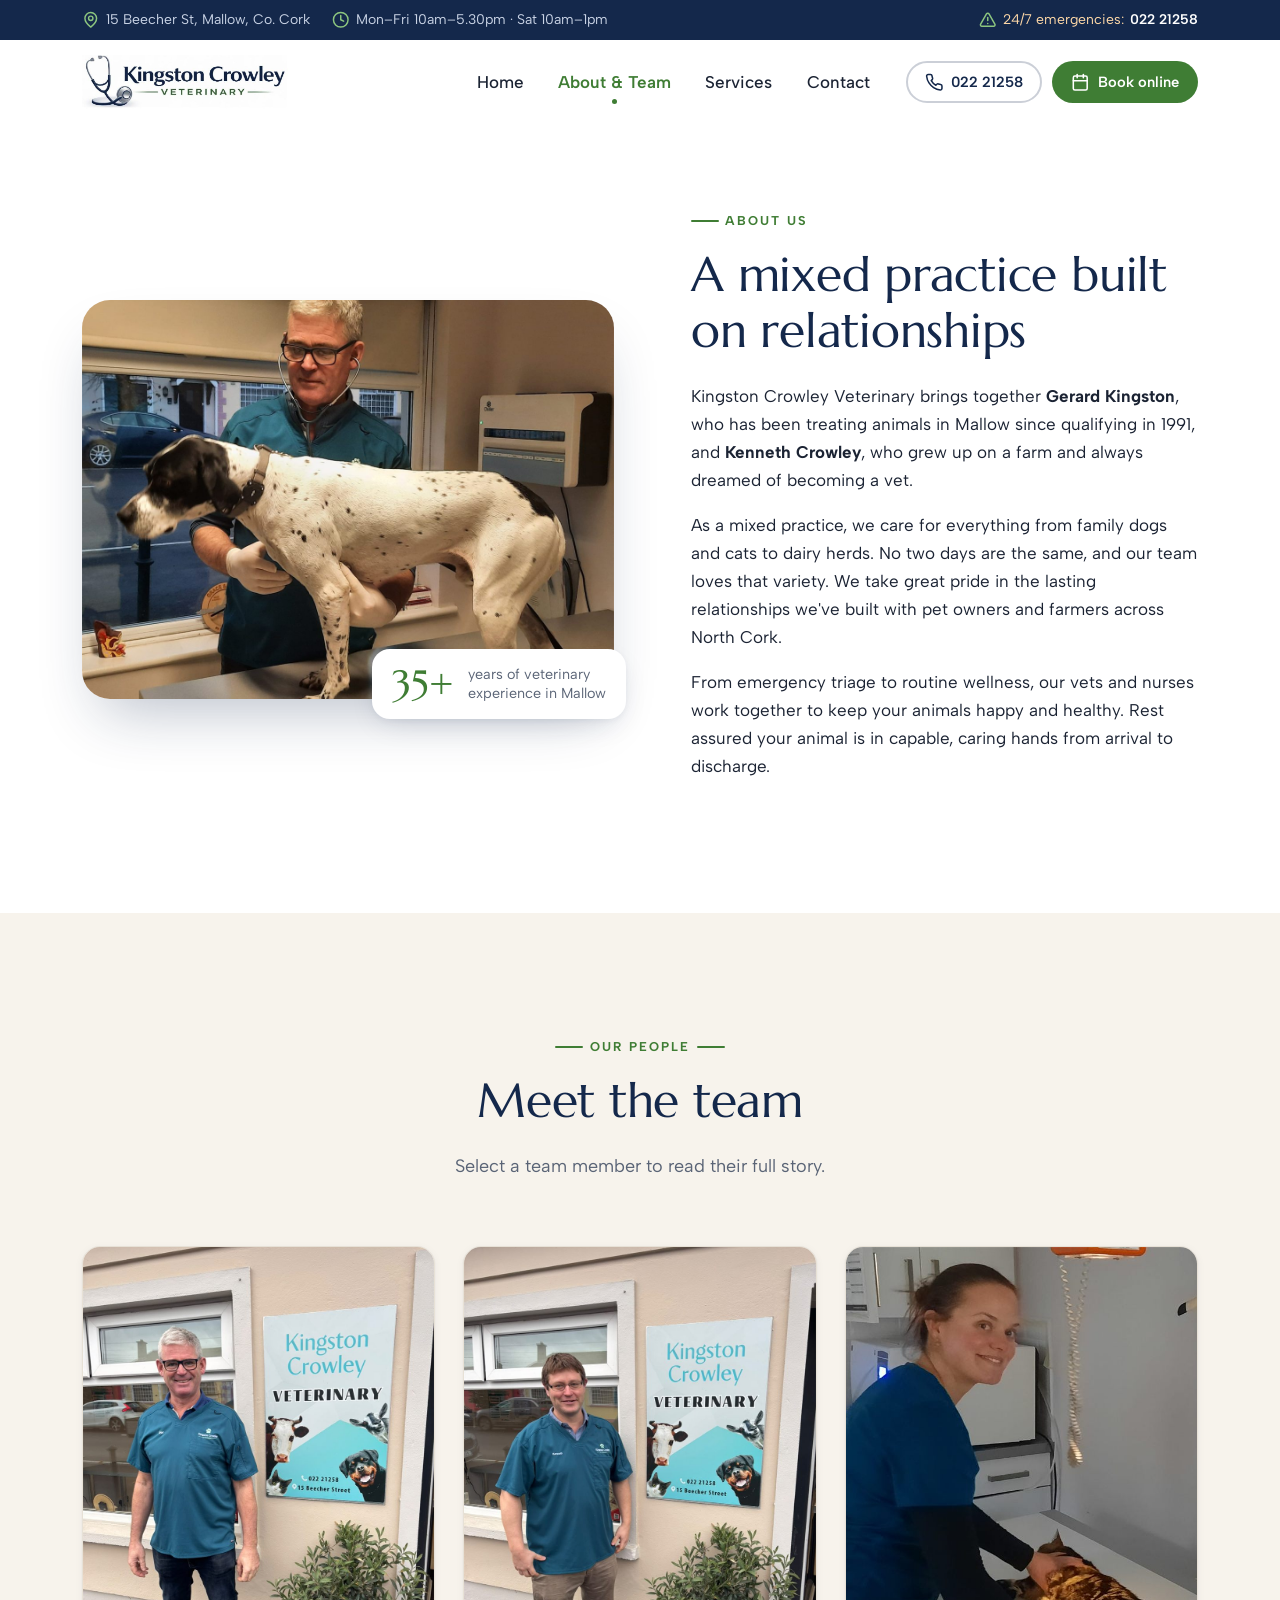
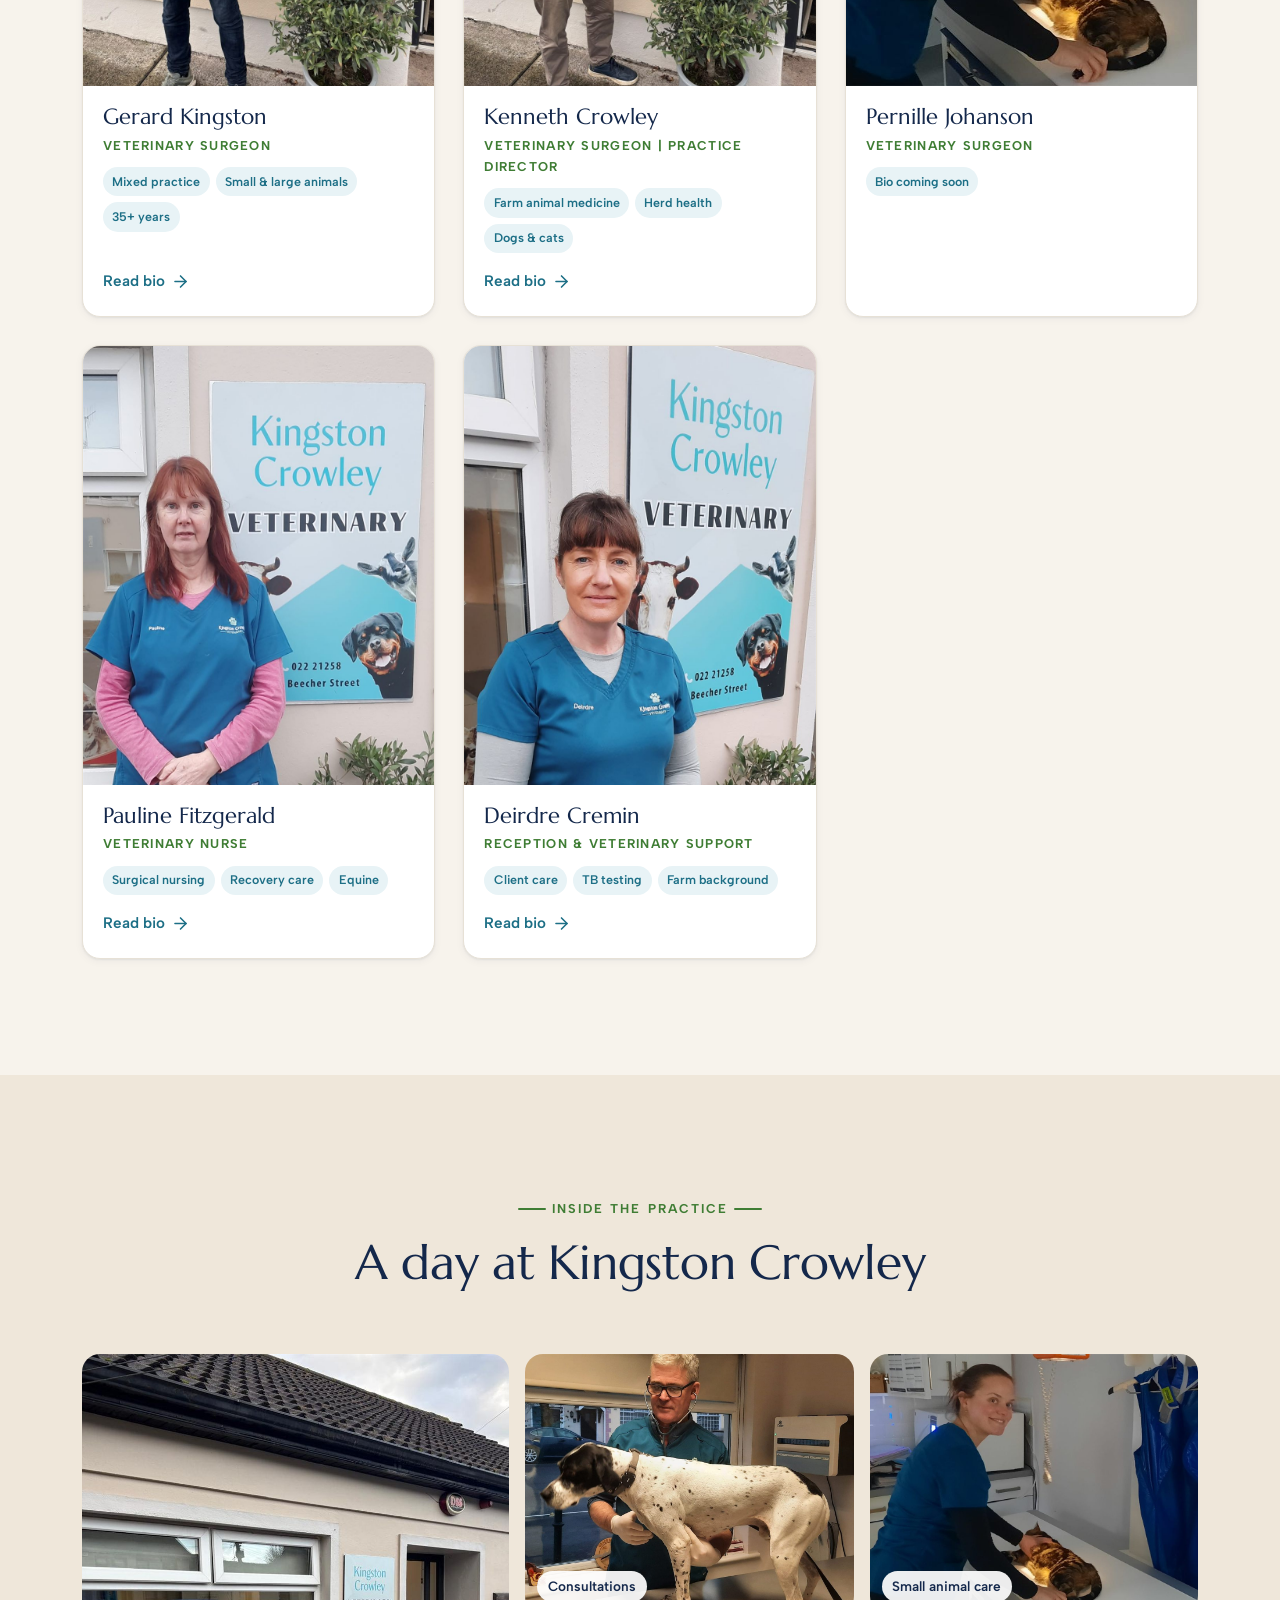
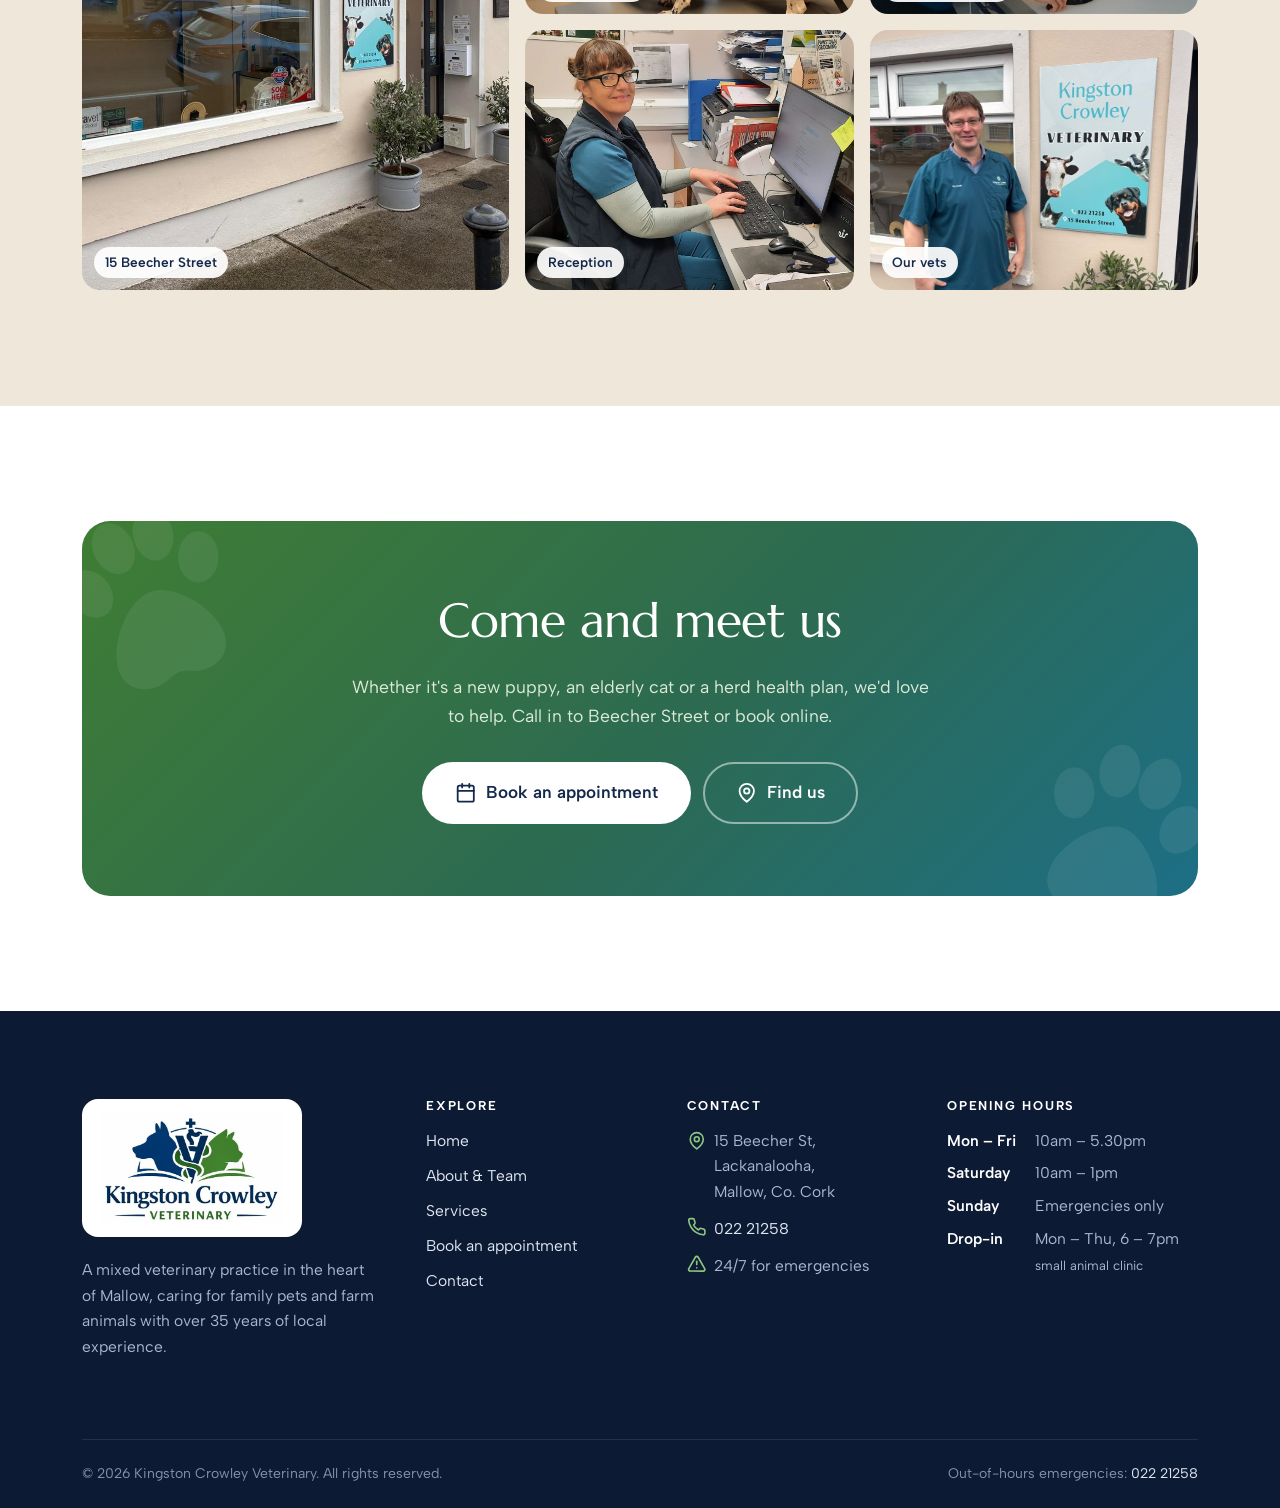
==== commit 5cbaa909: "Update site pages, team photos and add Pages deploy workflow Co-Authored-By: Claude Opus 5.5 <norepl" ====
--- a/site/about.html
+++ b/site/about.html
@@ -36,7 +36,7 @@
 
   <header class="site-header">
     <div class="container">
-      <a class="brand" href="index.html" aria-label="Kingston Crowley Veterinary – home">
+      <a class="brand" href="../index.html" aria-label="Kingston Crowley Veterinary – home">
         <img src="assets/img/logo-wordmark.jpg" alt="Kingston Crowley Veterinary" width="790" height="201">
       </a>
       <button class="nav-toggle" type="button" aria-expanded="false" aria-controls="site-nav" aria-label="Open menu">
@@ -44,7 +44,7 @@
       </button>
       <nav class="nav" id="site-nav" aria-label="Main">
         <ul class="nav__list">
-          <li><a class="nav__link" href="index.html">Home</a></li>
+          <li><a class="nav__link" href="../index.html">Home</a></li>
           <li><a class="nav__link" href="about.html" aria-current="page">About & Team</a></li>
           <li><a class="nav__link" href="services.html">Services</a></li>
           <li><a class="nav__link" href="contact.html">Contact</a></li>
@@ -108,8 +108,18 @@
             </span>
           </button>
 
-          <button class="team-card reveal" data-delay="2" type="button" data-bio="bio-pauline-fitzgerald" aria-haspopup="dialog">
-            <span class="team-card__photo"><img src="assets/img/team-pauline-fitzgerald.jpg" alt="Pauline Fitzgerald" width="1200" height="742" loading="lazy" style="object-position:35% 50%"></span>
+          <!-- TODO: Pernille's full biography is in progress. Convert to a <button data-bio="bio-pernille"> with a dialog when it's supplied. -->
+          <div class="team-card reveal" data-delay="2">
+            <span class="team-card__photo"><img src="assets/img/team-pernille.jpg" alt="Pernille Johanson" width="1200" height="742" loading="lazy" style="object-position:35% 50%"></span>
+            <span class="team-card__body">
+              <span class="team-card__name">Pernille Johanson</span>
+              <span class="team-card__role">Veterinary Surgeon</span>
+              <span class="tags"><span class="tag">Bio coming soon</span></span>
+            </span>
+          </div>
+
+          <button class="team-card reveal" data-delay="3" type="button" data-bio="bio-pauline-fitzgerald" aria-haspopup="dialog">
+            <span class="team-card__photo"><img src="assets/img/team-pauline-fitzgerald.jpg" alt="Pauline Fitzgerald" width="900" height="1192" loading="lazy" style="object-position:50% 40%"></span>
             <span class="team-card__body">
               <span class="team-card__name">Pauline Fitzgerald</span>
               <span class="team-card__role">Veterinary Nurse</span>
@@ -118,7 +128,7 @@
             </span>
           </button>
 
-          <button class="team-card reveal" data-delay="3" type="button" data-bio="bio-deirdre" aria-haspopup="dialog">
+          <button class="team-card reveal" data-delay="4" type="button" data-bio="bio-deirdre" aria-haspopup="dialog">
             <span class="team-card__photo"><img src="assets/img/team-deirdre.jpg" alt="Deirdre Cremin" width="900" height="1297" loading="lazy" style="object-position:50% 40%"></span>
             <span class="team-card__body">
               <span class="team-card__name">Deirdre Cremin</span>
@@ -128,15 +138,6 @@
             </span>
           </button>
 
-          <!-- TODO: Pauline's biography & surname not yet supplied. Convert to a <button data-bio="bio-pauline"> with a dialog when available. -->
-          <div class="team-card reveal" data-delay="4">
-            <span class="team-card__photo"><img src="assets/img/team-pauline.jpg" alt="Pauline" width="900" height="1192" loading="lazy" style="object-position:50% 40%"></span>
-            <span class="team-card__body">
-              <span class="team-card__name">Pauline</span>
-              <span class="team-card__role">Reception &amp; Veterinary Support</span>
-              <span class="tags"><span class="tag">Client care</span></span>
-            </span>
-          </div>
         </div>
       </div>
     </section>
@@ -151,7 +152,7 @@
         <div class="gallery reveal">
           <figure><img src="assets/img/building.jpg" alt="Kingston Crowley Veterinary on Beecher Street" loading="lazy"><figcaption>15 Beecher Street</figcaption></figure>
           <figure><img src="assets/img/ger-with-dog.jpg" alt="Ger examining a dog" loading="lazy"><figcaption>Consultations</figcaption></figure>
-          <figure><img src="assets/img/team-pauline-fitzgerald.jpg" alt="Pauline caring for a cat" loading="lazy" style="object-position:35% 50%"><figcaption>Nursing care</figcaption></figure>
+          <figure><img src="assets/img/team-pernille.jpg" alt="Pernille caring for a cat" loading="lazy" style="object-position:35% 50%"><figcaption>Small animal care</figcaption></figure>
           <figure><img src="assets/img/deirdre-reception.jpg" alt="Deirdre at the reception desk" loading="lazy"><figcaption>Reception</figcaption></figure>
           <figure><img src="assets/img/team-kenneth.jpg" alt="Kenneth outside the practice" loading="lazy" style="object-position:50% 25%"><figcaption>Our vets</figcaption></figure>
         </div>
@@ -210,7 +211,7 @@
     <dialog class="bio-dialog" id="bio-pauline-fitzgerald" aria-labelledby="bio-pf-title">
       <div class="bio">
         <button class="bio__close" type="button" data-close aria-label="Close biography"><svg class="icon" aria-hidden="true"><use href="#i-close"></use></svg></button>
-        <div class="bio__media"><img src="assets/img/team-pauline-fitzgerald.jpg" alt="Pauline Fitzgerald caring for a cat" loading="lazy" style="object-position:30% 50%"></div>
+        <div class="bio__media"><img src="assets/img/team-pauline-fitzgerald.jpg" alt="Pauline Fitzgerald" loading="lazy" style="object-position:50% 30%"></div>
         <div class="bio__content" tabindex="0">
           <p class="team-card__role">Veterinary Nurse</p>
           <h2 id="bio-pf-title">Pauline Fitzgerald</h2>
@@ -252,7 +253,7 @@
         <div>
           <h3>Explore</h3>
           <ul class="footer-list">
-            <li><a href="index.html">Home</a></li>
+            <li><a href="../index.html">Home</a></li>
             <li><a href="about.html">About &amp; Team</a></li>
             <li><a href="services.html">Services</a></li>
             <li><a href="book.html">Book an appointment</a></li>
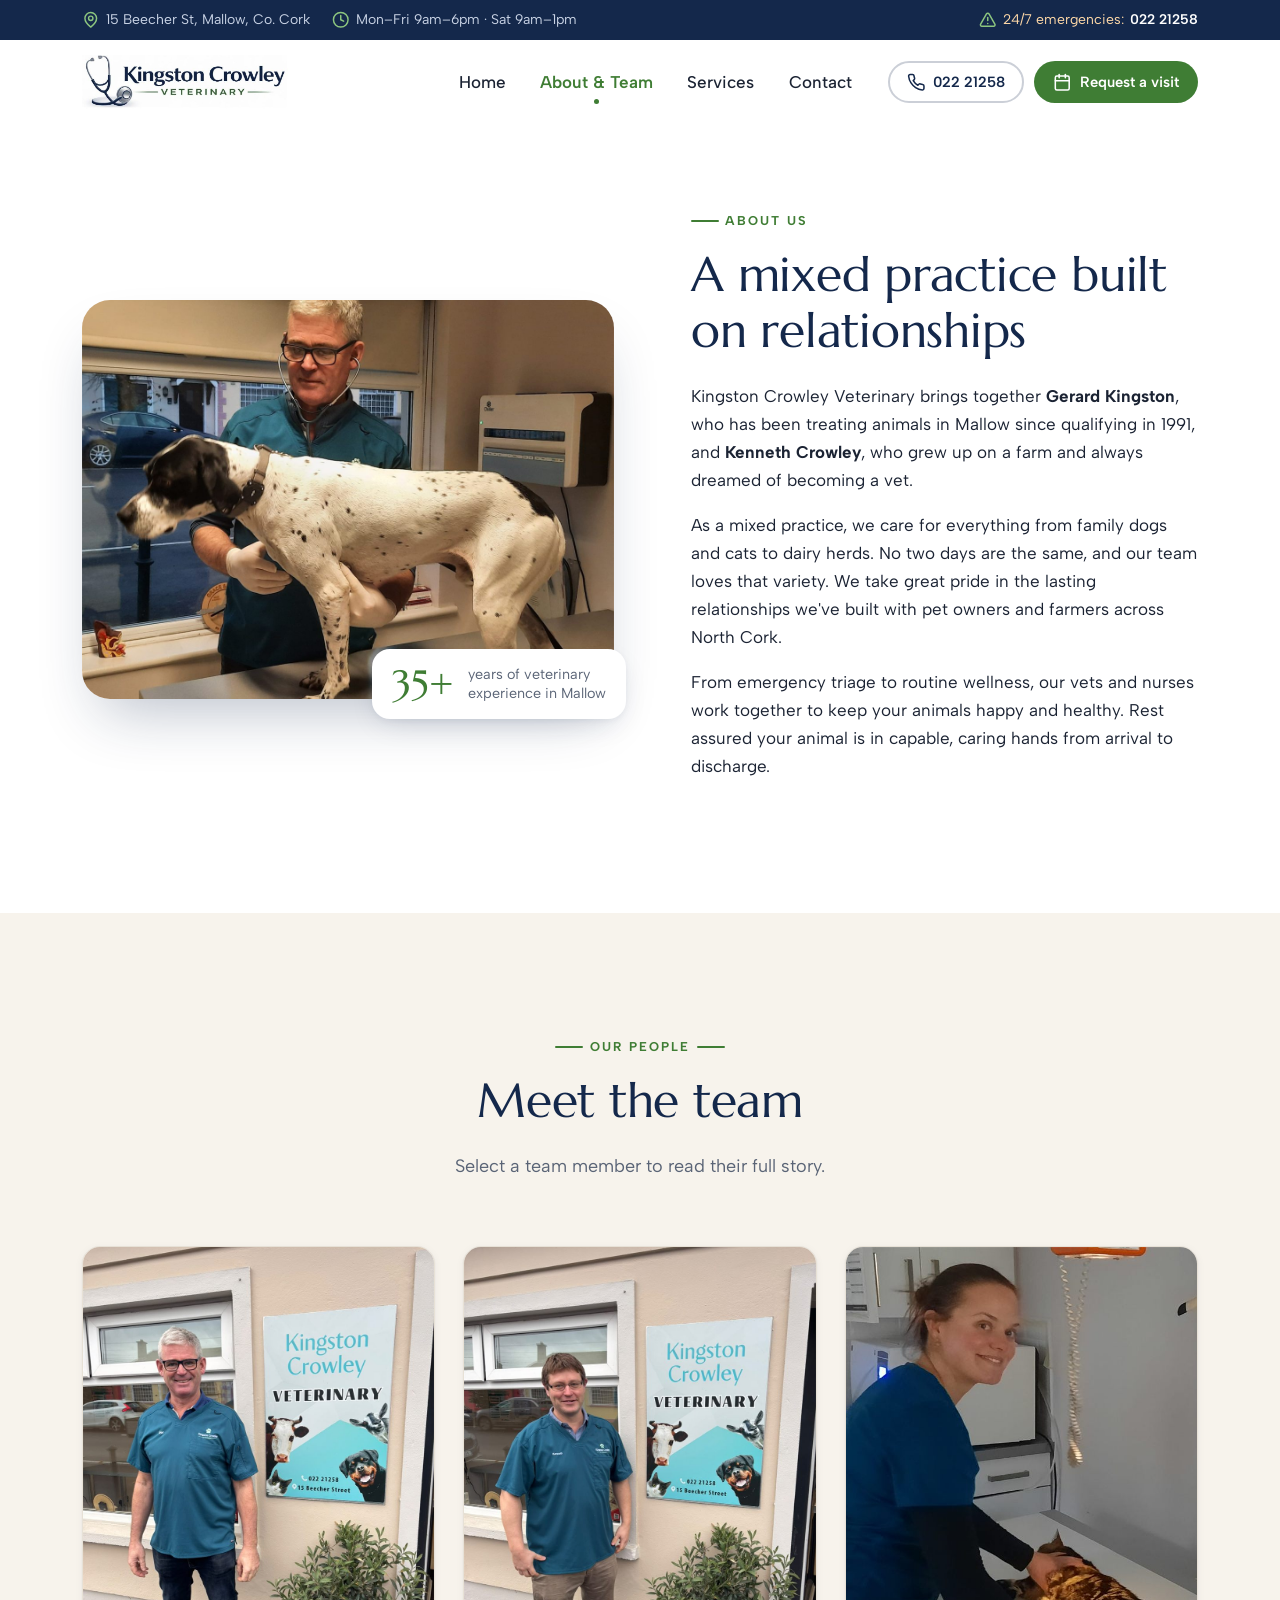
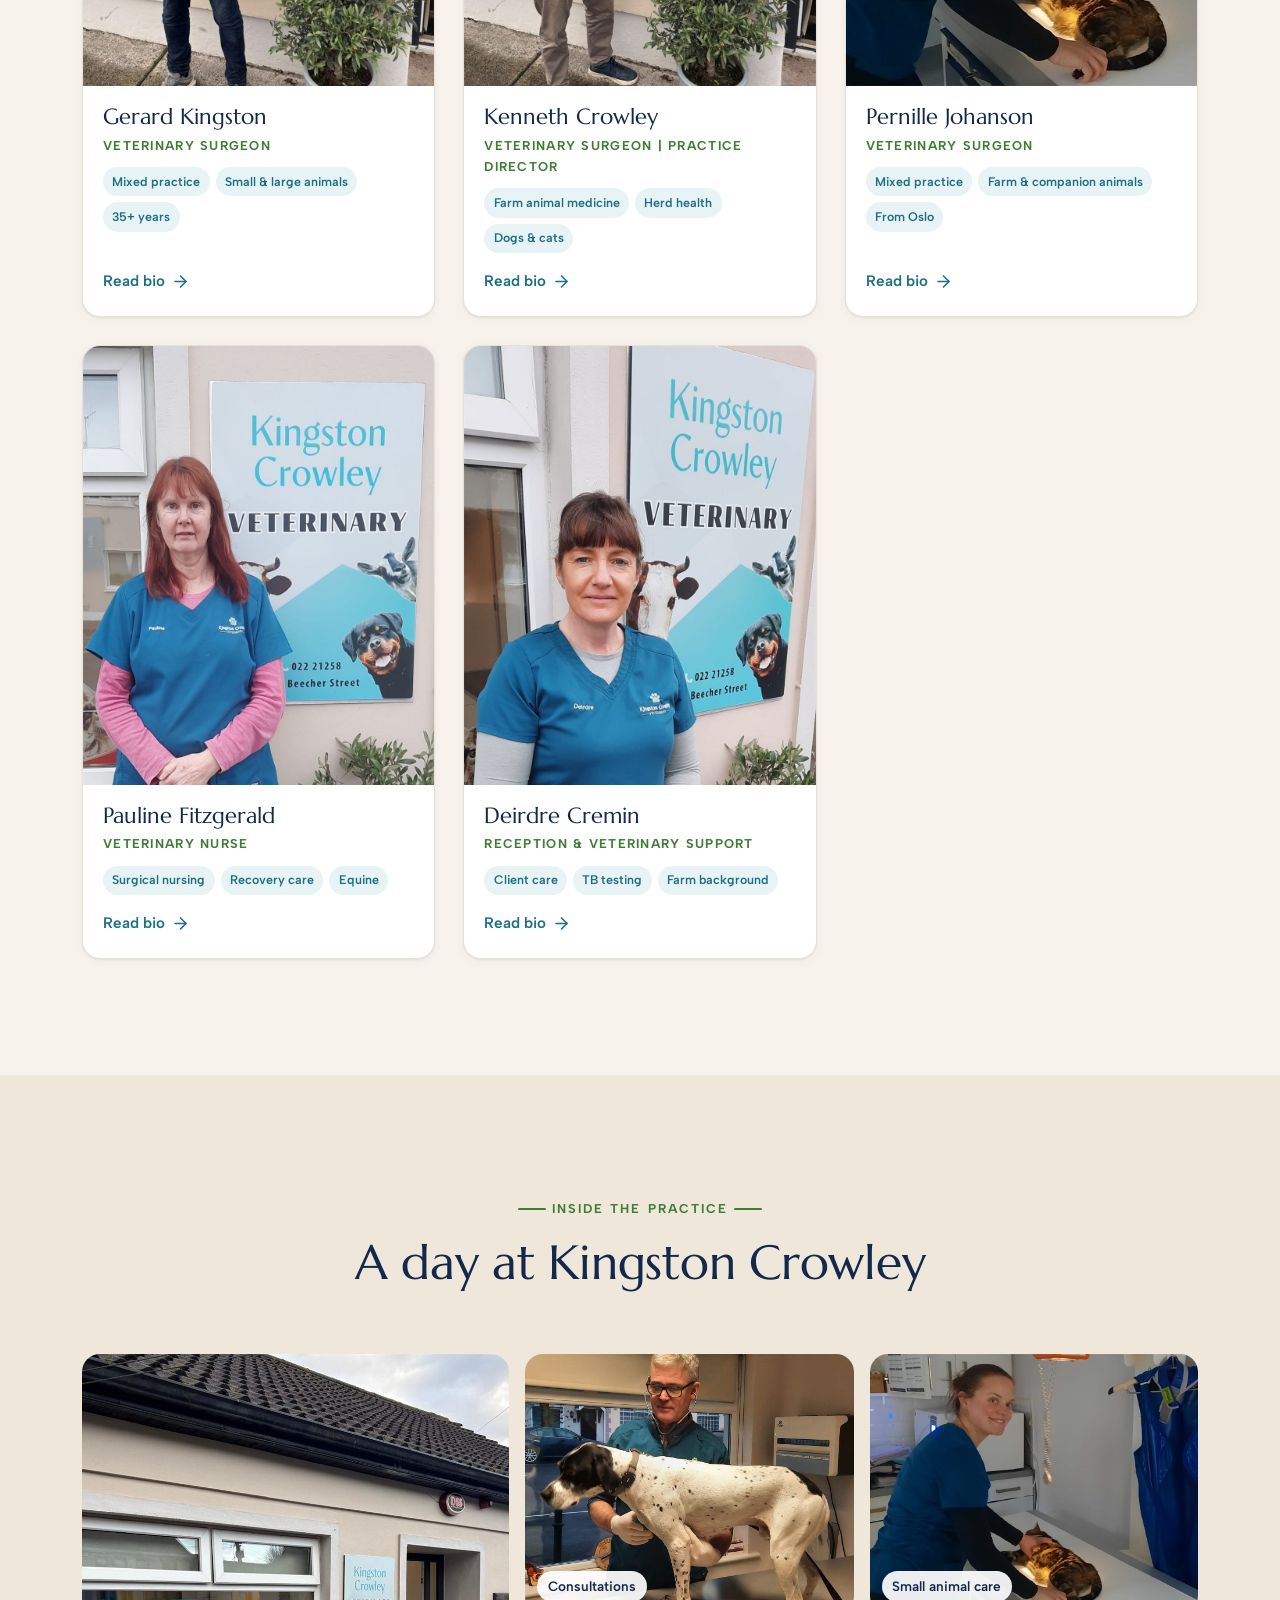
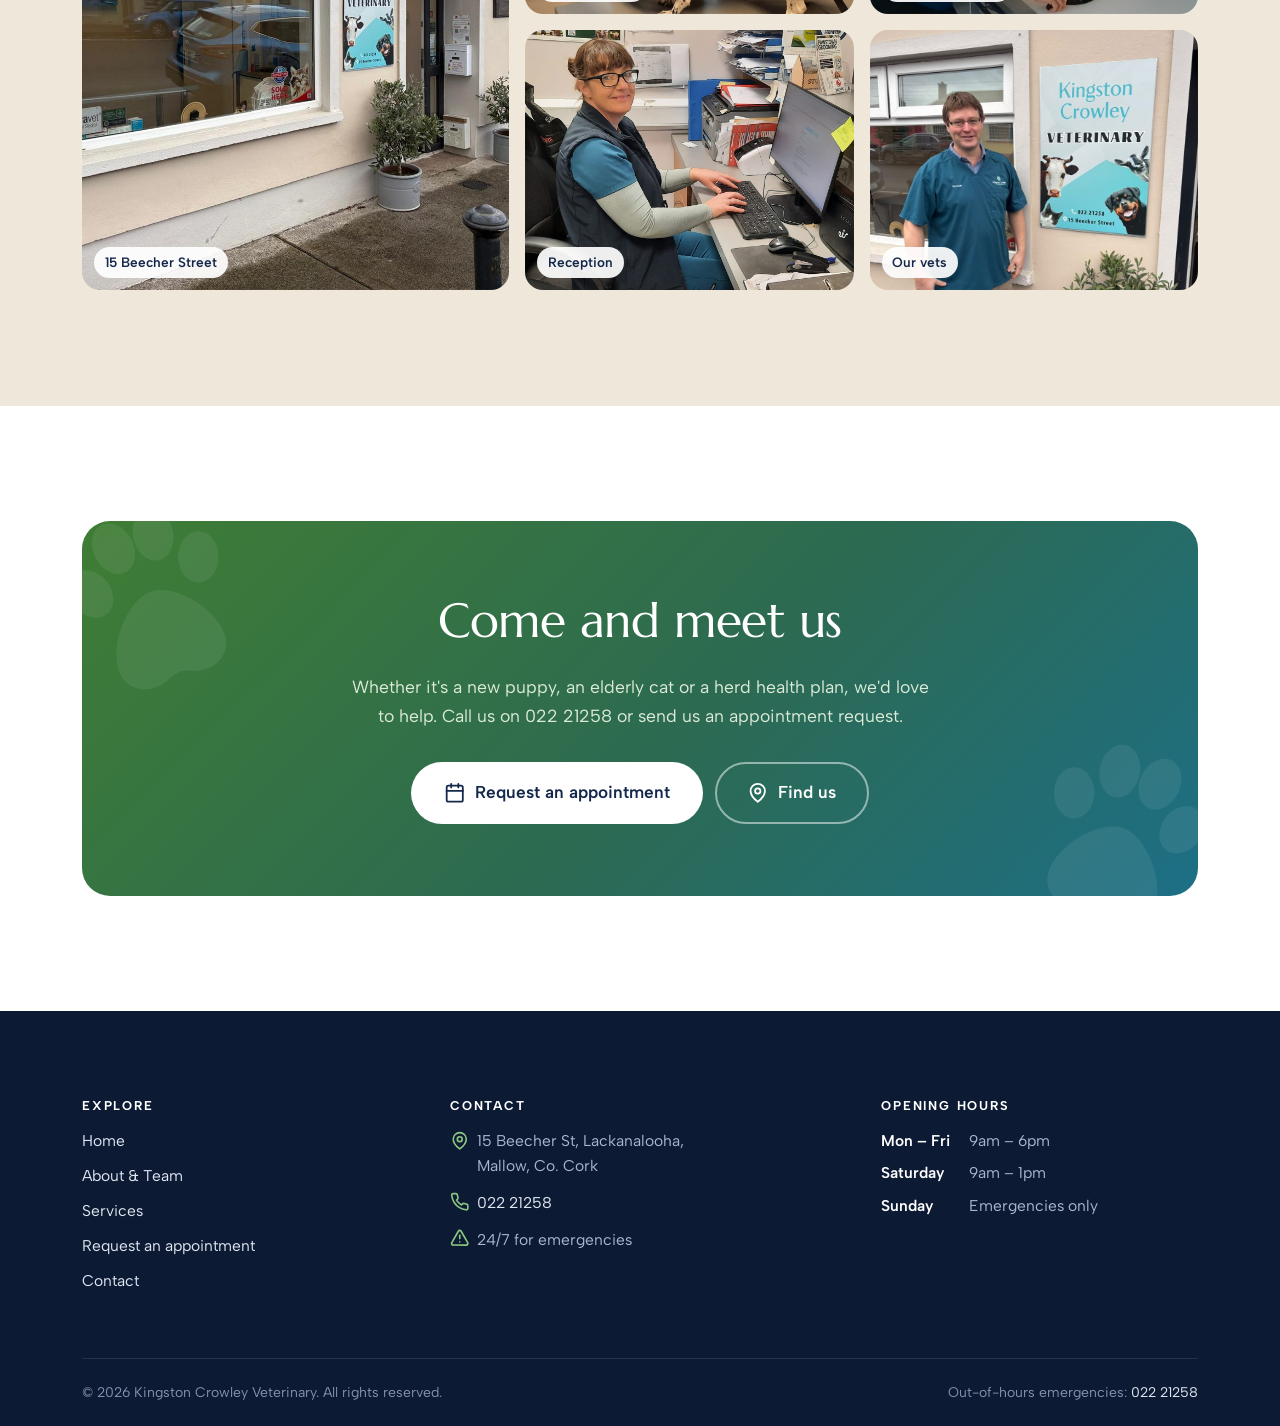
==== commit 526c6e92: "Some review comments" ====
--- a/site/about.html
+++ b/site/about.html
@@ -26,7 +26,7 @@
     <div class="container">
       <div class="topbar__group">
         <span class="topbar__item"><svg class="icon" aria-hidden="true"><use href="#i-pin"></use></svg>15 Beecher St, Mallow, Co. Cork</span>
-        <span class="topbar__item topbar__hide-sm"><svg class="icon" aria-hidden="true"><use href="#i-clock"></use></svg>Mon–Fri 10am–5.30pm · Sat 10am–1pm</span>
+        <span class="topbar__item topbar__hide-sm"><svg class="icon" aria-hidden="true"><use href="#i-clock"></use></svg>Mon–Fri 9am–6pm · Sat 9am–1pm</span>
       </div>
       <div class="topbar__group">
         <span class="topbar__item topbar__emergency"><svg class="icon" aria-hidden="true"><use href="#i-alert"></use></svg><span class="topbar__hide-sm">24/7 emergencies:</span> <a href="tel:+3532221258">022 21258</a></span>
@@ -51,7 +51,7 @@
         </ul>
         <div class="nav__cta">
           <a class="btn btn--ghost btn--sm" href="tel:+3532221258"><svg class="icon" aria-hidden="true"><use href="#i-phone"></use></svg>022 21258</a>
-          <a class="btn btn--sm" href="book.html"><svg class="icon" aria-hidden="true"><use href="#i-calendar"></use></svg>Book online</a>
+          <a class="btn btn--sm" href="book.html"><svg class="icon" aria-hidden="true"><use href="#i-calendar"></use></svg>Request a visit</a>
         </div>
       </nav>
     </div>
@@ -108,15 +108,15 @@
             </span>
           </button>
 
-          <!-- TODO: Pernille's full biography is in progress. Convert to a <button data-bio="bio-pernille"> with a dialog when it's supplied. -->
-          <div class="team-card reveal" data-delay="2">
+          <button class="team-card reveal" data-delay="2" type="button" data-bio="bio-pernille" aria-haspopup="dialog">
             <span class="team-card__photo"><img src="assets/img/team-pernille.jpg" alt="Pernille Johanson" width="1200" height="742" loading="lazy" style="object-position:35% 50%"></span>
             <span class="team-card__body">
               <span class="team-card__name">Pernille Johanson</span>
               <span class="team-card__role">Veterinary Surgeon</span>
-              <span class="tags"><span class="tag">Bio coming soon</span></span>
-            </span>
-          </div>
+              <span class="tags"><span class="tag">Mixed practice</span><span class="tag">Farm &amp; companion animals</span><span class="tag">From Oslo</span></span>
+              <span class="team-card__more">Read bio <svg class="icon" aria-hidden="true"><use href="#i-arrow"></use></svg></span>
+            </span>
+          </button>
 
           <button class="team-card reveal" data-delay="3" type="button" data-bio="bio-pauline-fitzgerald" aria-haspopup="dialog">
             <span class="team-card__photo"><img src="assets/img/team-pauline-fitzgerald.jpg" alt="Pauline Fitzgerald" width="900" height="1192" loading="lazy" style="object-position:50% 40%"></span>
@@ -165,9 +165,9 @@
           <svg class="cta-band__paw cta-band__paw--a" viewBox="0 0 24 24" aria-hidden="true"><use href="#i-paw"></use></svg>
           <svg class="cta-band__paw cta-band__paw--b" viewBox="0 0 24 24" aria-hidden="true"><use href="#i-paw"></use></svg>
           <h2>Come and meet us</h2>
-          <p>Whether it's a new puppy, an elderly cat or a herd health plan, we'd love to help. Call in to Beecher Street or book online.</p>
+          <p>Whether it's a new puppy, an elderly cat or a herd health plan, we'd love to help. Call us on 022 21258 or send us an appointment request.</p>
           <div class="btn-row">
-            <a class="btn btn--white btn--lg" href="book.html"><svg class="icon" aria-hidden="true"><use href="#i-calendar"></use></svg>Book an appointment</a>
+            <a class="btn btn--white btn--lg" href="book.html"><svg class="icon" aria-hidden="true"><use href="#i-calendar"></use></svg>Request an appointment</a>
             <a class="btn btn--outline-light btn--lg" href="contact.html"><svg class="icon" aria-hidden="true"><use href="#i-pin"></use></svg>Find us</a>
           </div>
         </div>
@@ -208,6 +208,22 @@
       </div>
     </dialog>
 
+    <dialog class="bio-dialog" id="bio-pernille" aria-labelledby="bio-pernille-title">
+      <div class="bio">
+        <button class="bio__close" type="button" data-close aria-label="Close biography"><svg class="icon" aria-hidden="true"><use href="#i-close"></use></svg></button>
+        <div class="bio__media"><img src="assets/img/team-pernille.jpg" alt="Pernille Johanson caring for a cat" loading="lazy" style="object-position:35% 50%"></div>
+        <div class="bio__content" tabindex="0">
+          <p class="team-card__role">Veterinary Surgeon</p>
+          <h2 id="bio-pernille-title">Pernille Johanson</h2>
+          <ul class="tags"><li class="tag">Budapest graduate</li><li class="tag">Mixed practice</li><li class="tag">Farm &amp; companion animals</li></ul>
+          <p>Originally from Oslo, Norway, Pernille graduated from the University of Veterinary Medicine in Budapest before moving to Ireland in spring 2025. She joined the Kingston Crowley Veterinary team in summer 2026.</p>
+          <p>Pernille enjoys the variety and challenges of mixed veterinary practice, where no two days are ever the same.</p>
+          <p class="bio__pull">She particularly values getting to know her patients and building strong relationships with farmers and pet owners alike.</p>
+          <p>Outside of work, Pernille enjoys hiking and spending time with her two much-loved collies, who you may well meet at the practice or accompanying her on farm calls!</p>
+        </div>
+      </div>
+    </dialog>
+
     <dialog class="bio-dialog" id="bio-pauline-fitzgerald" aria-labelledby="bio-pf-title">
       <div class="bio">
         <button class="bio__close" type="button" data-close aria-label="Close biography"><svg class="icon" aria-hidden="true"><use href="#i-close"></use></svg></button>
@@ -246,17 +262,13 @@
   <footer class="site-footer">
     <div class="container">
       <div class="footer-grid">
-        <div class="footer-brand">
-          <img src="assets/img/logo-emblem.jpg" alt="Kingston Crowley Veterinary" width="600" height="359" loading="lazy">
-          <p>A mixed veterinary practice in the heart of Mallow, caring for family pets and farm animals with over 35 years of local experience.</p>
-        </div>
         <div>
           <h3>Explore</h3>
           <ul class="footer-list">
             <li><a href="../index.html">Home</a></li>
             <li><a href="about.html">About &amp; Team</a></li>
             <li><a href="services.html">Services</a></li>
-            <li><a href="book.html">Book an appointment</a></li>
+            <li><a href="book.html">Request an appointment</a></li>
             <li><a href="contact.html">Contact</a></li>
           </ul>
         </div>
@@ -271,10 +283,9 @@
         <div>
           <h3>Opening hours</h3>
           <dl class="footer-hours">
-            <dt>Mon – Fri</dt><dd>10am – 5.30pm</dd>
-            <dt>Saturday</dt><dd>10am – 1pm</dd>
+            <dt>Mon – Fri</dt><dd>9am – 6pm</dd>
+            <dt>Saturday</dt><dd>9am – 1pm</dd>
             <dt>Sunday</dt><dd>Emergencies only</dd>
-            <dt>Drop-in</dt><dd>Mon – Thu, 6 – 7pm<br><small>small animal clinic</small></dd>
           </dl>
         </div>
       </div>
@@ -287,7 +298,7 @@
 
   <div class="mobile-bar" aria-label="Quick actions">
     <a class="btn btn--navy" href="tel:+3532221258"><svg class="icon" aria-hidden="true"><use href="#i-phone"></use></svg>Call us</a>
-    <a class="btn" href="book.html"><svg class="icon" aria-hidden="true"><use href="#i-calendar"></use></svg>Book online</a>
+    <a class="btn" href="book.html"><svg class="icon" aria-hidden="true"><use href="#i-calendar"></use></svg>Request a visit</a>
   </div>
 </body>
 </html>
--- a/site/assets/css/styles.css
+++ b/site/assets/css/styles.css
@@ -398,12 +398,49 @@
 .cta-band__paw--a { left: -40px; top: -30px; transform: rotate(-20deg); }
 .cta-band__paw--b { right: -30px; bottom: -50px; transform: rotate(18deg); }
 
-/* ---------- Booking ---------- */
-.book-card { text-align: left; }
-.book-card .card__icon { margin-bottom: 18px; }
-.book-card h3 { margin-bottom: .35em; }
-.book-card .btn { margin-top: auto; align-self: flex-start; }
-.book-card__meta { display: flex; align-items: center; gap: .4em; font-size: .9rem; color: var(--muted); margin-bottom: 1.25em; }
+/* ---------- Compact cards (pharmacy strip) ---------- */
+.card--compact { padding: clamp(22px, 2.4vw, 28px); }
+.card--compact .card__icon { width: 52px; height: 52px; border-radius: 16px; margin-bottom: 16px; }
+.card--compact .card__icon .icon { width: 24px; height: 24px; }
+.card--compact h3 { font-size: 1.15rem; margin-bottom: .35em; }
+.card--compact p { margin: 0; font-size: .97rem; }
+
+/* ---------- Appointment request form ---------- */
+.request-layout { display: grid; grid-template-columns: minmax(0, 1.7fr) minmax(0, 1fr); gap: clamp(24px, 4vw, 48px); align-items: start; }
+@media (max-width: 900px) { .request-layout { grid-template-columns: 1fr; } }
+.request-aside { display: grid; gap: 20px; position: sticky; top: calc(var(--header-h) + 20px); }
+@media (max-width: 900px) { .request-aside { position: static; } }
+
+.form-step { border: 0; margin: 0; padding: 0 0 clamp(22px, 3vw, 30px); border-bottom: 1px solid var(--line); display: grid; gap: 18px; min-width: 0; }
+.form-step:last-of-type { border-bottom: 0; padding-bottom: 0; }
+.form-step legend { display: flex; align-items: center; gap: .7em; padding: 0; margin-bottom: 18px; font-family: var(--font-display); font-size: 1.35rem; color: var(--navy); }
+.form-step__num { display: grid; place-items: center; width: 34px; height: 34px; border-radius: 50%; background: var(--navy); color: #fff; font-family: var(--font-body); font-size: .95rem; font-weight: 700; flex: none; }
+
+.choice-grid { display: grid; grid-template-columns: repeat(auto-fill, minmax(138px, 1fr)); gap: 12px; }
+.choice { position: relative; }
+.choice input { position: absolute; opacity: 0; width: 1px; height: 1px; }
+.choice label {
+  display: flex; flex-direction: column; align-items: flex-start; gap: 8px; height: 100%; cursor: pointer;
+  padding: 14px 16px; border: 1.5px solid var(--line); border-radius: 14px; background: #fff;
+  font-weight: 600; color: var(--navy); line-height: 1.25; transition: border-color .2s, background .2s, box-shadow .2s;
+}
+.choice label small { font-weight: 400; color: var(--muted); font-size: .82rem; }
+.choice label .icon { width: 26px; height: 26px; color: var(--green); }
+.choice label:hover { border-color: var(--teal); }
+.choice input:checked + label { border-color: var(--green); background: var(--green-50); box-shadow: 0 0 0 1px var(--green) inset; }
+.choice input:focus-visible + label { box-shadow: 0 0 0 4px rgba(29,111,134,.25); }
+
+.pill-group { display: flex; flex-wrap: wrap; gap: 10px; border: 0; padding: 0; margin: 0; min-width: 0; }
+.pill-group > legend { font-weight: 600; font-size: .95rem; color: var(--navy); margin-bottom: .5em; padding: 0; }
+.pill { position: relative; }
+.pill input { position: absolute; opacity: 0; width: 1px; height: 1px; }
+.pill label { display: inline-flex; align-items: center; gap: .4em; cursor: pointer; padding: .55em 1em; border: 1.5px solid var(--line); border-radius: 999px; background: #fff; font-size: .95rem; transition: border-color .2s, background .2s; }
+.pill label::before { content: ""; width: .9em; height: .9em; border-radius: 50%; border: 1.5px solid #b7bfcc; transition: all .2s; }
+.pill input:checked + label { border-color: var(--green); background: var(--green-50); color: var(--green-700); font-weight: 600; }
+.pill input:checked + label::before { border-color: var(--green); background: var(--green); box-shadow: inset 0 0 0 2px var(--green-50); }
+.pill input:focus-visible + label { box-shadow: 0 0 0 4px rgba(29,111,134,.25); }
+
+.field__hint { font-size: .85rem; color: var(--muted); margin: .4em 0 0; }
 
 .steps { counter-reset: step; display: grid; grid-template-columns: repeat(3, 1fr); gap: 24px; list-style: none; padding: 0; margin: 0; }
 @media (max-width: 760px) { .steps { grid-template-columns: 1fr; } }
@@ -436,10 +473,9 @@
 .site-footer { background: var(--navy-900); color: #aab6cc; padding: clamp(56px, 7vw, 88px) 0 0; font-size: .975rem; }
 .site-footer a { color: #dfe6f2; text-decoration: none; }
 .site-footer a:hover { color: #a9d79d; }
-.footer-grid { display: grid; grid-template-columns: 1.4fr 1fr 1fr 1.2fr; gap: clamp(28px, 4vw, 56px); }
+.footer-grid { display: grid; grid-template-columns: 1fr 1.2fr 1fr; gap: clamp(28px, 4vw, 56px); }
 @media (max-width: 960px) { .footer-grid { grid-template-columns: 1fr 1fr; } }
 @media (max-width: 560px) { .footer-grid { grid-template-columns: 1fr; } }
-.footer-brand img { width: 220px; border-radius: 16px; background: #fff; padding: 14px 18px; margin-bottom: 20px; }
 .site-footer h3 { font-family: var(--font-body); font-size: .8rem; font-weight: 700; letter-spacing: .14em; text-transform: uppercase; color: #fff; margin: 0 0 1.1em; }
 .footer-list { list-style: none; padding: 0; margin: 0; display: grid; gap: .6em; }
 .footer-list .icon { color: #8cc57f; margin-right: .5em; margin-top: .2em; }
@@ -500,3 +536,15 @@
 @media (min-width: 1100px) { .team-grid { grid-template-columns: repeat(5, minmax(0, 1fr)); } }
 @media (min-width: 1100px) { #team .team-grid { grid-template-columns: repeat(3, minmax(0, 1fr)); } }
 .bio__content .team-card__role { color: var(--green); }
+
+/* ---------- Appointment request: sidebar ---------- */
+.pill-group > legend .opt { font-weight: 400; color: var(--muted); }
+.request-alert { background: #fdf0e3; border-color: #f4d6b8; }
+.request-alert .info-row__icon { background: #fff; color: #b04a12; }
+.request-alert h3 { color: #8a3c0f; }
+.request-alert p { margin: 0; }
+.request-aside__title { font-size: 1.2rem; margin: 0 0 .8em; }
+.request-steps { counter-reset: rs; list-style: none; margin: 0; padding: 0; display: grid; gap: 14px; }
+.request-steps li { counter-increment: rs; position: relative; padding-left: 42px; color: var(--muted); font-size: .97rem; }
+.request-steps li::before { content: counter(rs); position: absolute; left: 0; top: -2px; display: grid; place-items: center; width: 28px; height: 28px; border-radius: 50%; background: var(--green-50); color: var(--green-700); font-weight: 700; font-size: .85rem; }
+.request-aside .hours { margin-top: 14px; }
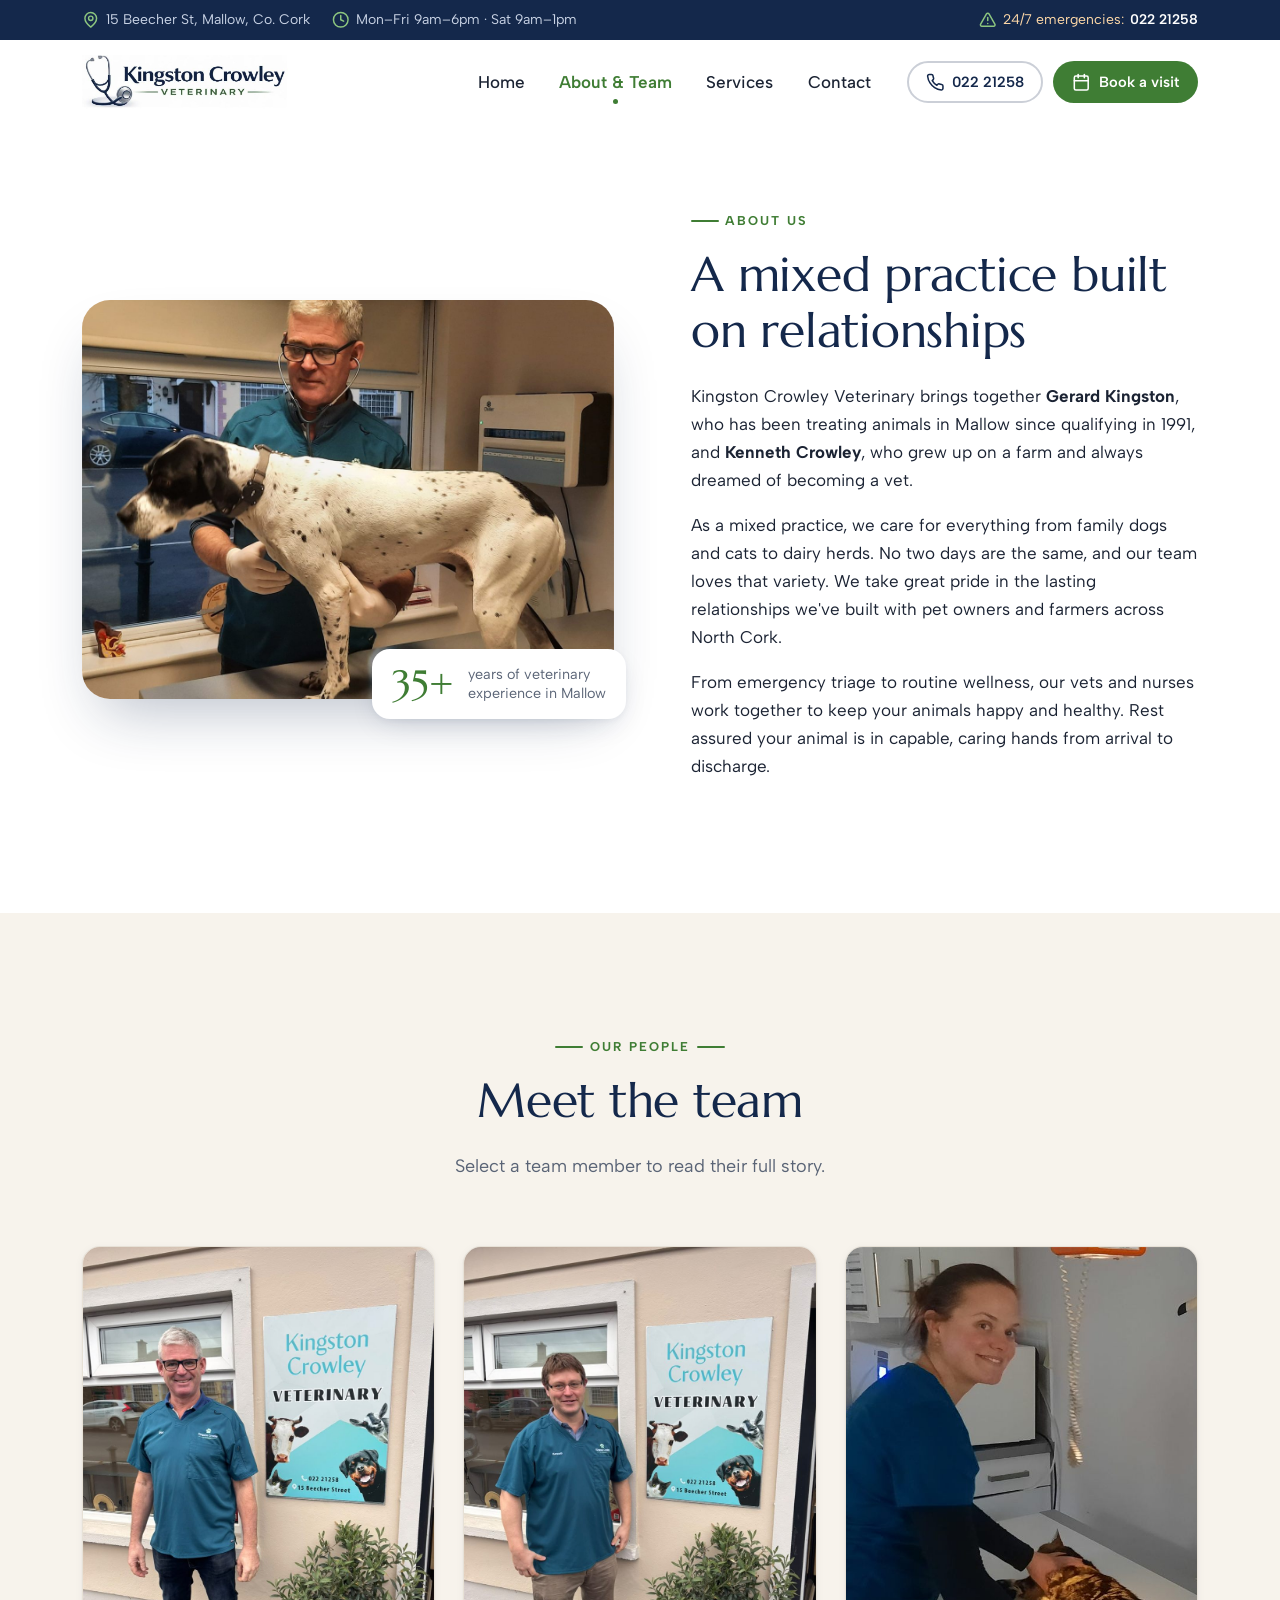
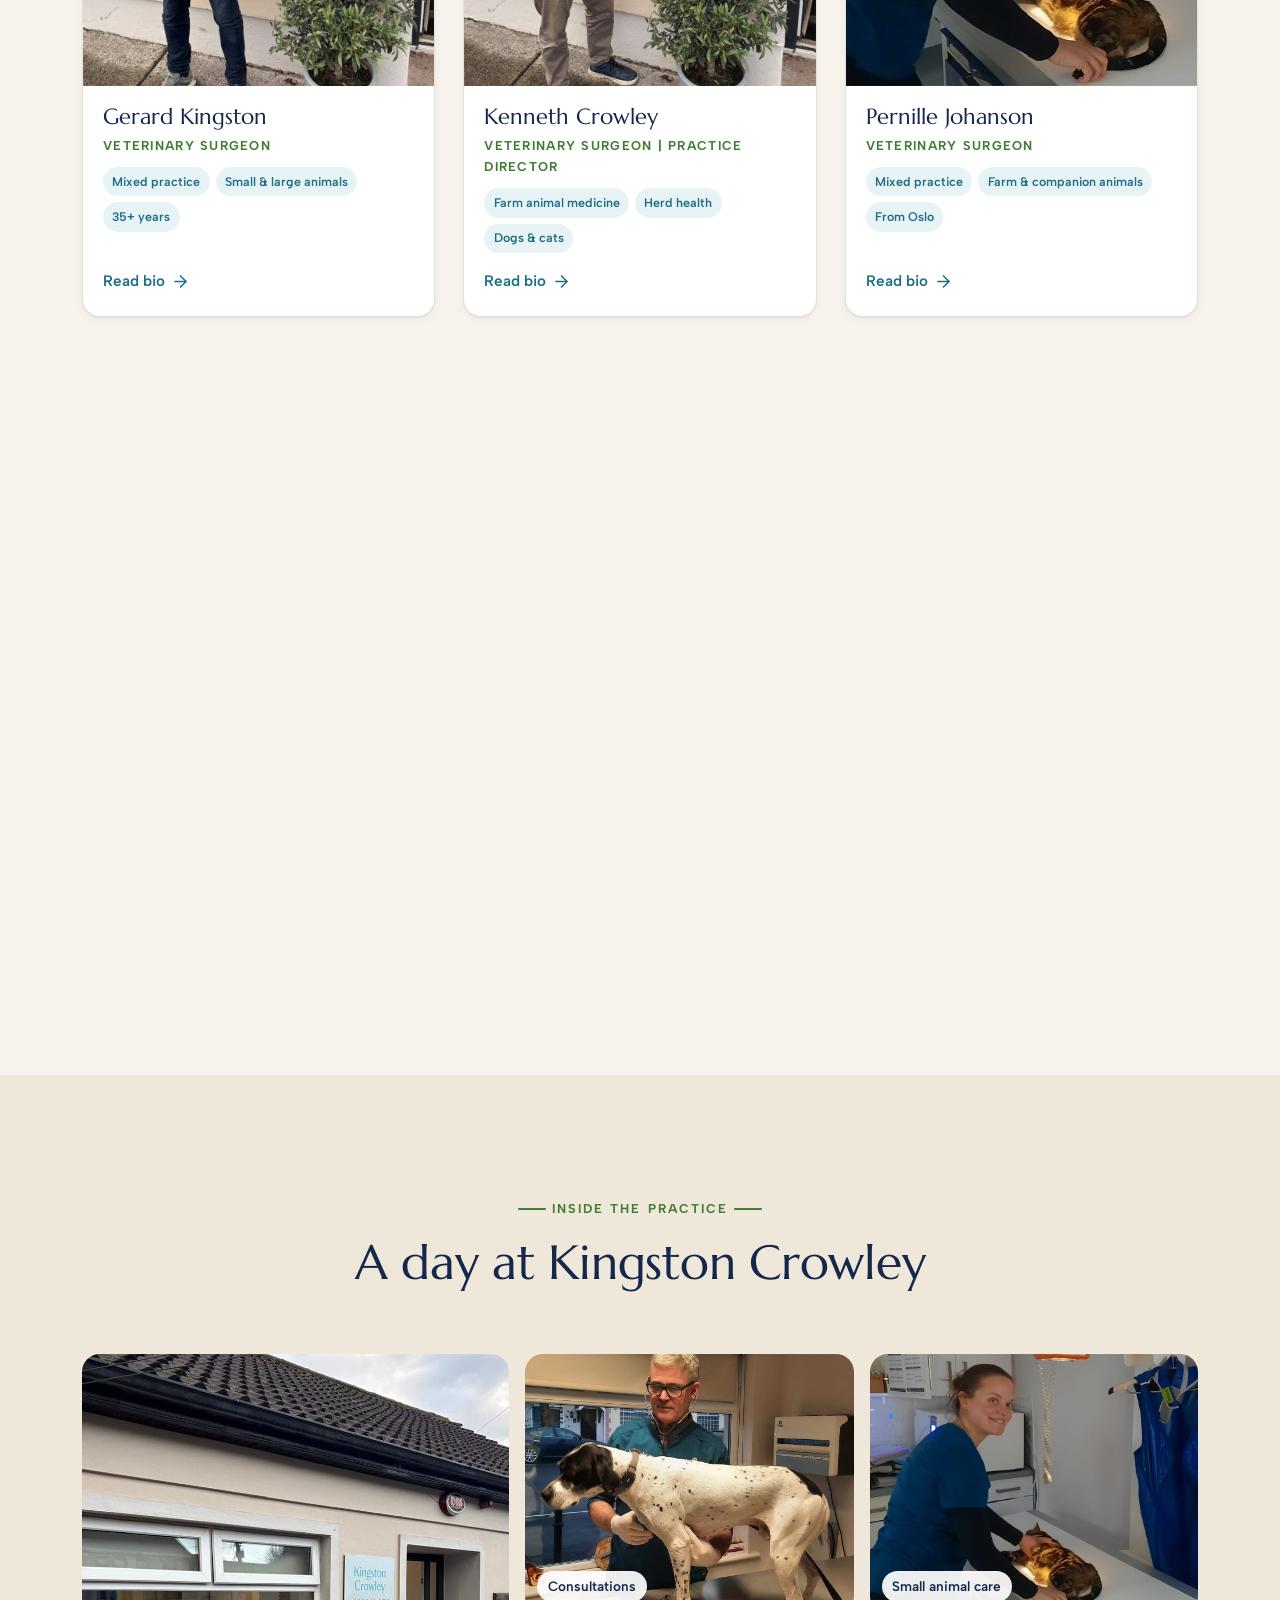
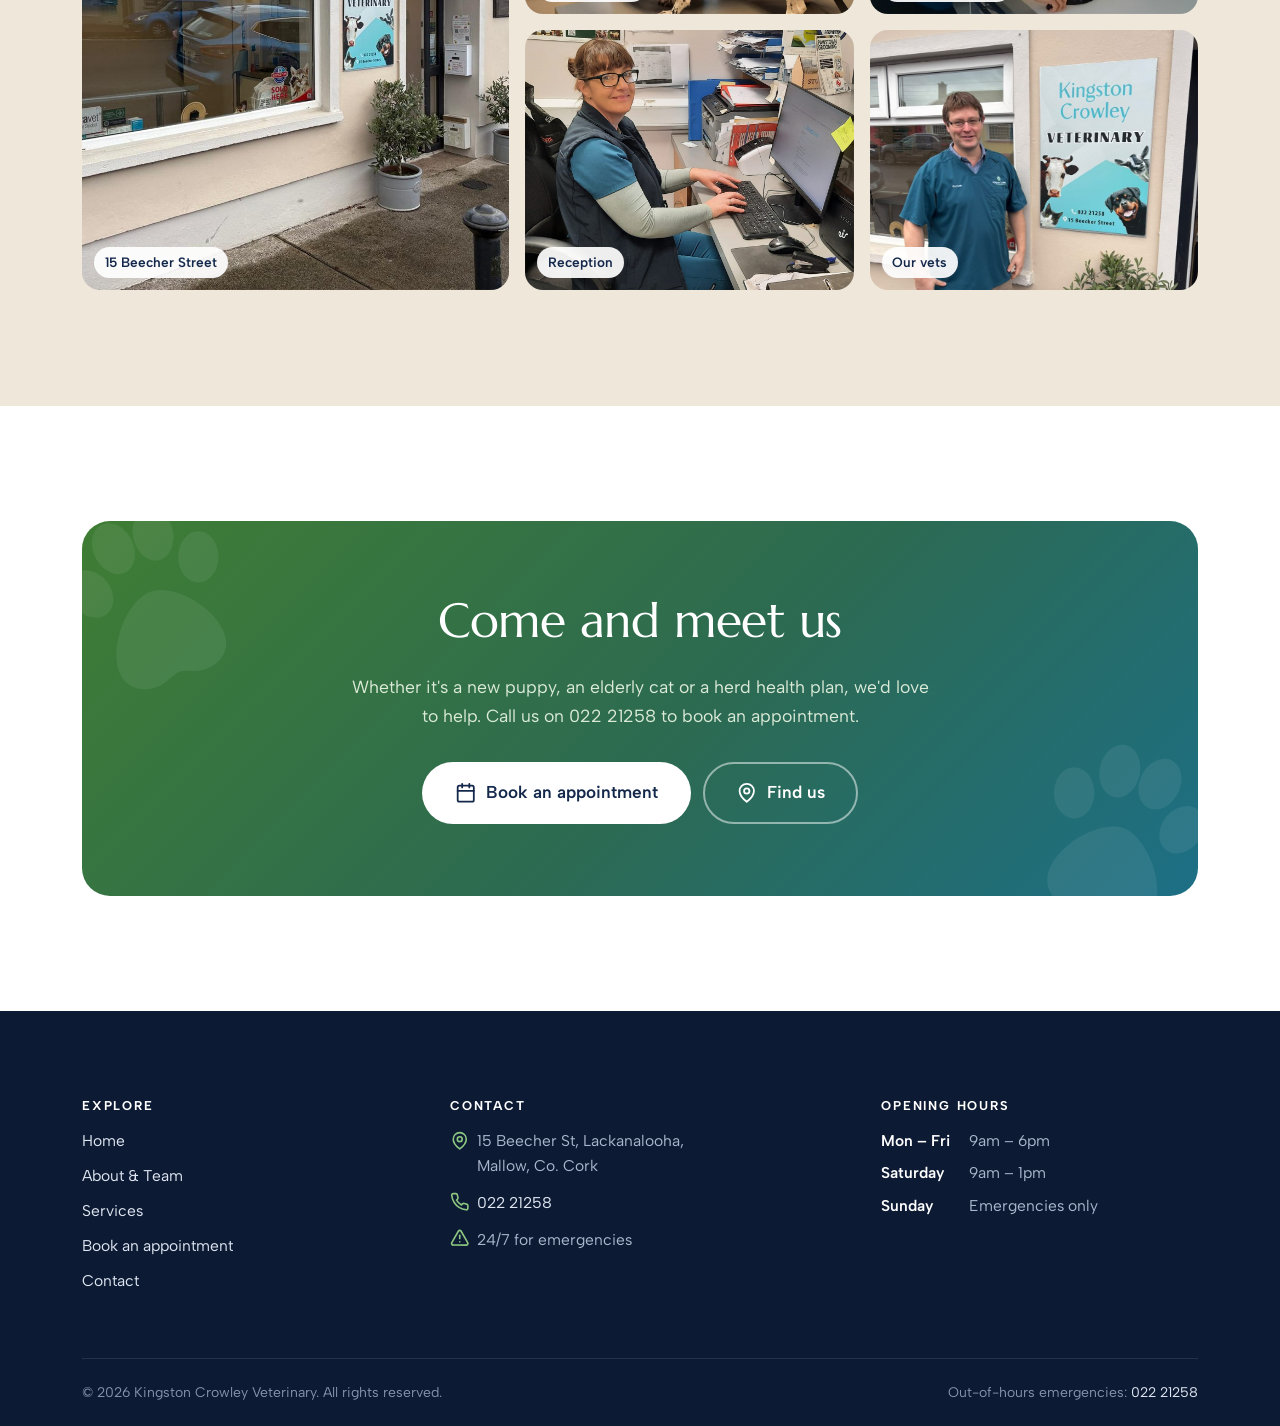
==== commit e5d0b1e5: "FInal Cleanup" ====
--- a/site/about.html
+++ b/site/about.html
@@ -51,7 +51,7 @@
         </ul>
         <div class="nav__cta">
           <a class="btn btn--ghost btn--sm" href="tel:+3532221258"><svg class="icon" aria-hidden="true"><use href="#i-phone"></use></svg>022 21258</a>
-          <a class="btn btn--sm" href="book.html"><svg class="icon" aria-hidden="true"><use href="#i-calendar"></use></svg>Request a visit</a>
+          <a class="btn btn--sm" href="book.html"><svg class="icon" aria-hidden="true"><use href="#i-calendar"></use></svg>Book a visit</a>
         </div>
       </nav>
     </div>
@@ -165,9 +165,9 @@
           <svg class="cta-band__paw cta-band__paw--a" viewBox="0 0 24 24" aria-hidden="true"><use href="#i-paw"></use></svg>
           <svg class="cta-band__paw cta-band__paw--b" viewBox="0 0 24 24" aria-hidden="true"><use href="#i-paw"></use></svg>
           <h2>Come and meet us</h2>
-          <p>Whether it's a new puppy, an elderly cat or a herd health plan, we'd love to help. Call us on 022 21258 or send us an appointment request.</p>
+          <p>Whether it's a new puppy, an elderly cat or a herd health plan, we'd love to help. Call us on 022 21258 to book an appointment.</p>
           <div class="btn-row">
-            <a class="btn btn--white btn--lg" href="book.html"><svg class="icon" aria-hidden="true"><use href="#i-calendar"></use></svg>Request an appointment</a>
+            <a class="btn btn--white btn--lg" href="book.html"><svg class="icon" aria-hidden="true"><use href="#i-calendar"></use></svg>Book an appointment</a>
             <a class="btn btn--outline-light btn--lg" href="contact.html"><svg class="icon" aria-hidden="true"><use href="#i-pin"></use></svg>Find us</a>
           </div>
         </div>
@@ -268,7 +268,7 @@
             <li><a href="../index.html">Home</a></li>
             <li><a href="about.html">About &amp; Team</a></li>
             <li><a href="services.html">Services</a></li>
-            <li><a href="book.html">Request an appointment</a></li>
+            <li><a href="book.html">Book an appointment</a></li>
             <li><a href="contact.html">Contact</a></li>
           </ul>
         </div>
@@ -298,7 +298,7 @@
 
   <div class="mobile-bar" aria-label="Quick actions">
     <a class="btn btn--navy" href="tel:+3532221258"><svg class="icon" aria-hidden="true"><use href="#i-phone"></use></svg>Call us</a>
-    <a class="btn" href="book.html"><svg class="icon" aria-hidden="true"><use href="#i-calendar"></use></svg>Request a visit</a>
+    <a class="btn" href="book.html"><svg class="icon" aria-hidden="true"><use href="#i-calendar"></use></svg>Book a visit</a>
   </div>
 </body>
 </html>
--- a/site/assets/css/styles.css
+++ b/site/assets/css/styles.css
@@ -374,6 +374,7 @@
 
 .visit-grid { display: grid; grid-template-columns: 1fr 1.2fr; gap: clamp(20px, 3vw, 36px); align-items: stretch; }
 @media (max-width: 900px) { .visit-grid { grid-template-columns: 1fr; } }
+.visit-grid--single { grid-template-columns: 1fr; max-width: 760px; margin-inline: auto; }
 
 /* ---------- Emergency banner ---------- */
 .emergency {
@@ -405,49 +406,11 @@
 .card--compact h3 { font-size: 1.15rem; margin-bottom: .35em; }
 .card--compact p { margin: 0; font-size: .97rem; }
 
-/* ---------- Appointment request form ---------- */
+/* ---------- Book (call to book) page ---------- */
 .request-layout { display: grid; grid-template-columns: minmax(0, 1.7fr) minmax(0, 1fr); gap: clamp(24px, 4vw, 48px); align-items: start; }
 @media (max-width: 900px) { .request-layout { grid-template-columns: 1fr; } }
 .request-aside { display: grid; gap: 20px; position: sticky; top: calc(var(--header-h) + 20px); }
 @media (max-width: 900px) { .request-aside { position: static; } }
-
-.form-step { border: 0; margin: 0; padding: 0 0 clamp(22px, 3vw, 30px); border-bottom: 1px solid var(--line); display: grid; gap: 18px; min-width: 0; }
-.form-step:last-of-type { border-bottom: 0; padding-bottom: 0; }
-.form-step legend { display: flex; align-items: center; gap: .7em; padding: 0; margin-bottom: 18px; font-family: var(--font-display); font-size: 1.35rem; color: var(--navy); }
-.form-step__num { display: grid; place-items: center; width: 34px; height: 34px; border-radius: 50%; background: var(--navy); color: #fff; font-family: var(--font-body); font-size: .95rem; font-weight: 700; flex: none; }
-
-.choice-grid { display: grid; grid-template-columns: repeat(auto-fill, minmax(138px, 1fr)); gap: 12px; }
-.choice { position: relative; }
-.choice input { position: absolute; opacity: 0; width: 1px; height: 1px; }
-.choice label {
-  display: flex; flex-direction: column; align-items: flex-start; gap: 8px; height: 100%; cursor: pointer;
-  padding: 14px 16px; border: 1.5px solid var(--line); border-radius: 14px; background: #fff;
-  font-weight: 600; color: var(--navy); line-height: 1.25; transition: border-color .2s, background .2s, box-shadow .2s;
-}
-.choice label small { font-weight: 400; color: var(--muted); font-size: .82rem; }
-.choice label .icon { width: 26px; height: 26px; color: var(--green); }
-.choice label:hover { border-color: var(--teal); }
-.choice input:checked + label { border-color: var(--green); background: var(--green-50); box-shadow: 0 0 0 1px var(--green) inset; }
-.choice input:focus-visible + label { box-shadow: 0 0 0 4px rgba(29,111,134,.25); }
-
-.pill-group { display: flex; flex-wrap: wrap; gap: 10px; border: 0; padding: 0; margin: 0; min-width: 0; }
-.pill-group > legend { font-weight: 600; font-size: .95rem; color: var(--navy); margin-bottom: .5em; padding: 0; }
-.pill { position: relative; }
-.pill input { position: absolute; opacity: 0; width: 1px; height: 1px; }
-.pill label { display: inline-flex; align-items: center; gap: .4em; cursor: pointer; padding: .55em 1em; border: 1.5px solid var(--line); border-radius: 999px; background: #fff; font-size: .95rem; transition: border-color .2s, background .2s; }
-.pill label::before { content: ""; width: .9em; height: .9em; border-radius: 50%; border: 1.5px solid #b7bfcc; transition: all .2s; }
-.pill input:checked + label { border-color: var(--green); background: var(--green-50); color: var(--green-700); font-weight: 600; }
-.pill input:checked + label::before { border-color: var(--green); background: var(--green); box-shadow: inset 0 0 0 2px var(--green-50); }
-.pill input:focus-visible + label { box-shadow: 0 0 0 4px rgba(29,111,134,.25); }
-
-.field__hint { font-size: .85rem; color: var(--muted); margin: .4em 0 0; }
-
-.steps { counter-reset: step; display: grid; grid-template-columns: repeat(3, 1fr); gap: 24px; list-style: none; padding: 0; margin: 0; }
-@media (max-width: 760px) { .steps { grid-template-columns: 1fr; } }
-.steps li { counter-increment: step; position: relative; padding: 24px 24px 24px 76px; background: #fff; border-radius: var(--radius); border: 1px solid var(--line); }
-.steps li::before { content: counter(step); position: absolute; left: 22px; top: 22px; display: grid; place-items: center; width: 38px; height: 38px; border-radius: 50%; background: var(--navy); color: #fff; font-weight: 700; }
-.steps strong { display: block; color: var(--navy); margin-bottom: .2em; }
-.steps span { color: var(--muted); font-size: .95rem; }
 
 /* ---------- Forms ---------- */
 .form { display: grid; gap: 18px; }
@@ -548,3 +511,6 @@
 .request-steps li { counter-increment: rs; position: relative; padding-left: 42px; color: var(--muted); font-size: .97rem; }
 .request-steps li::before { content: counter(rs); position: absolute; left: 0; top: -2px; display: grid; place-items: center; width: 28px; height: 28px; border-radius: 50%; background: var(--green-50); color: var(--green-700); font-weight: 700; font-size: .85rem; }
 .request-aside .hours { margin-top: 14px; }
+.request-steps--plain { margin: 0 0 1.2em; gap: 10px; }
+.request-steps--plain li { padding-left: 28px; color: var(--ink); }
+.request-steps--plain li::before { content: ""; top: .45em; left: 6px; width: 10px; height: 10px; background: var(--green); }
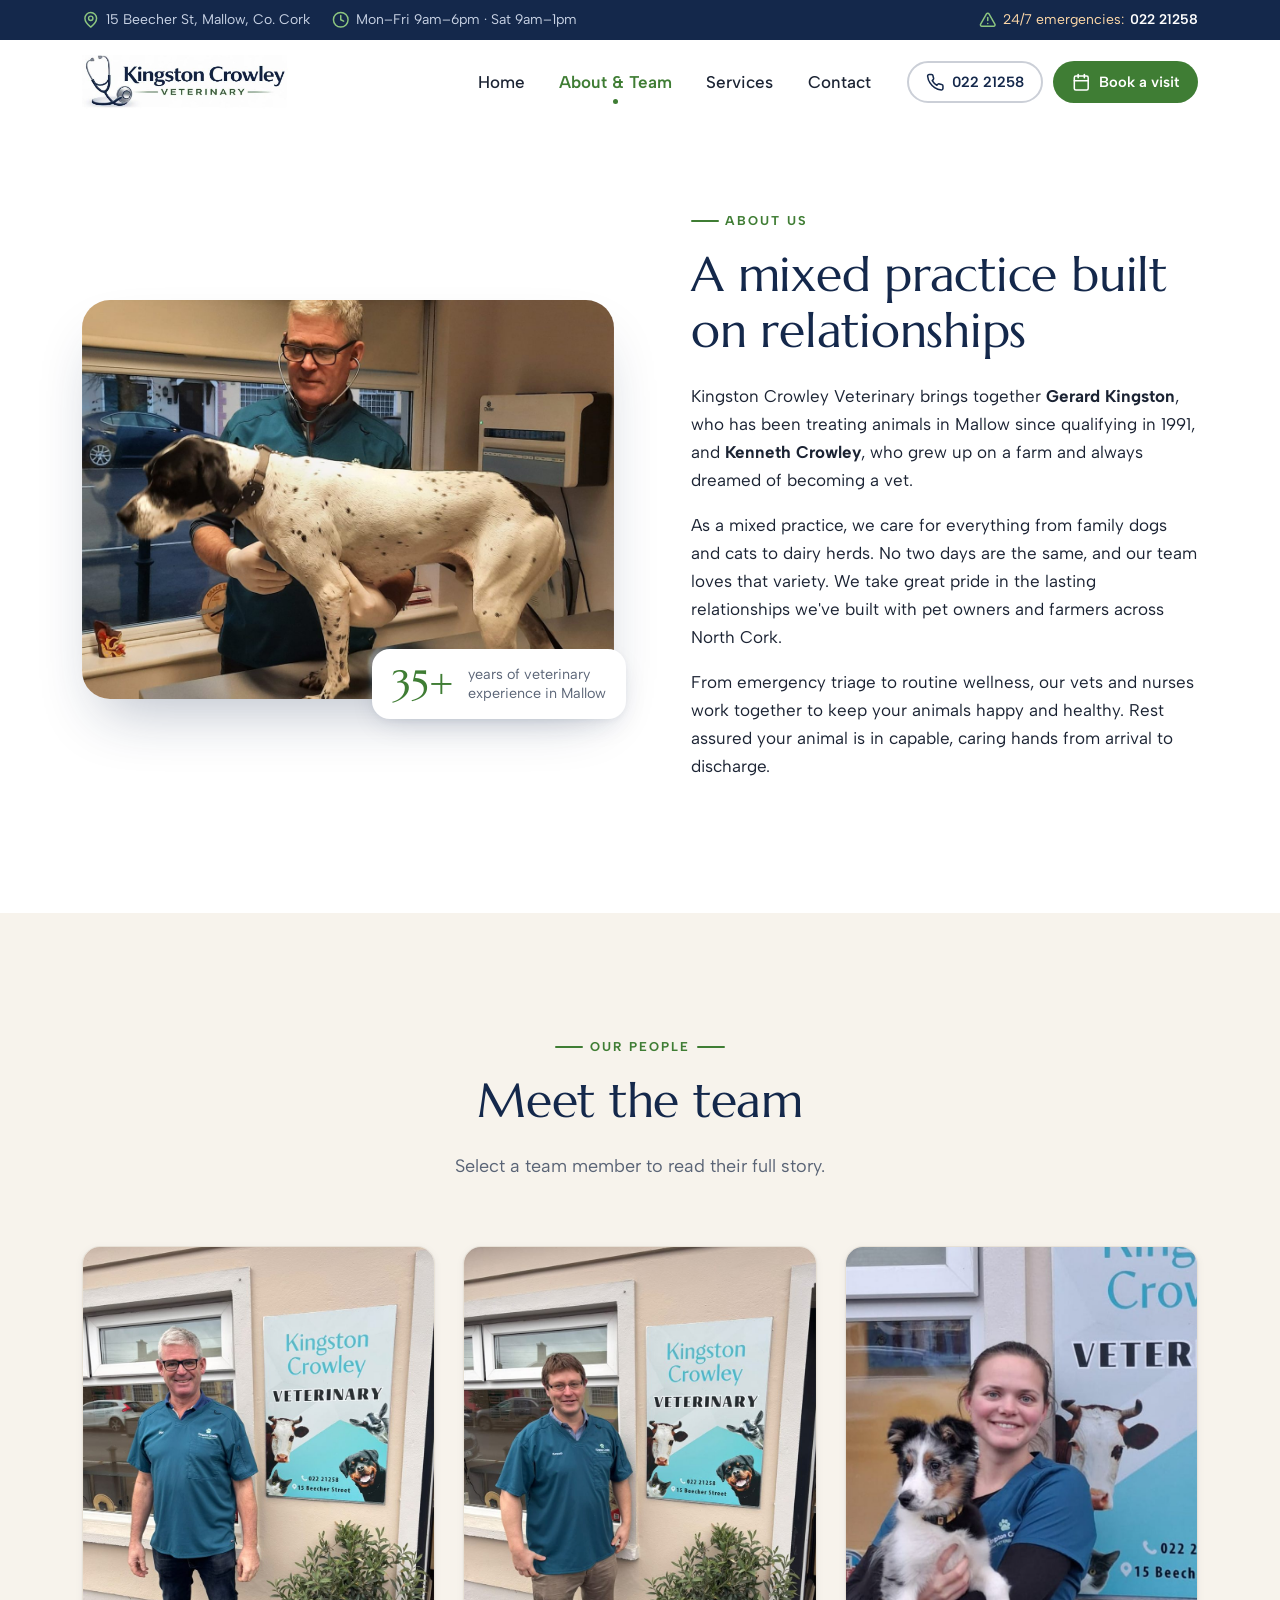
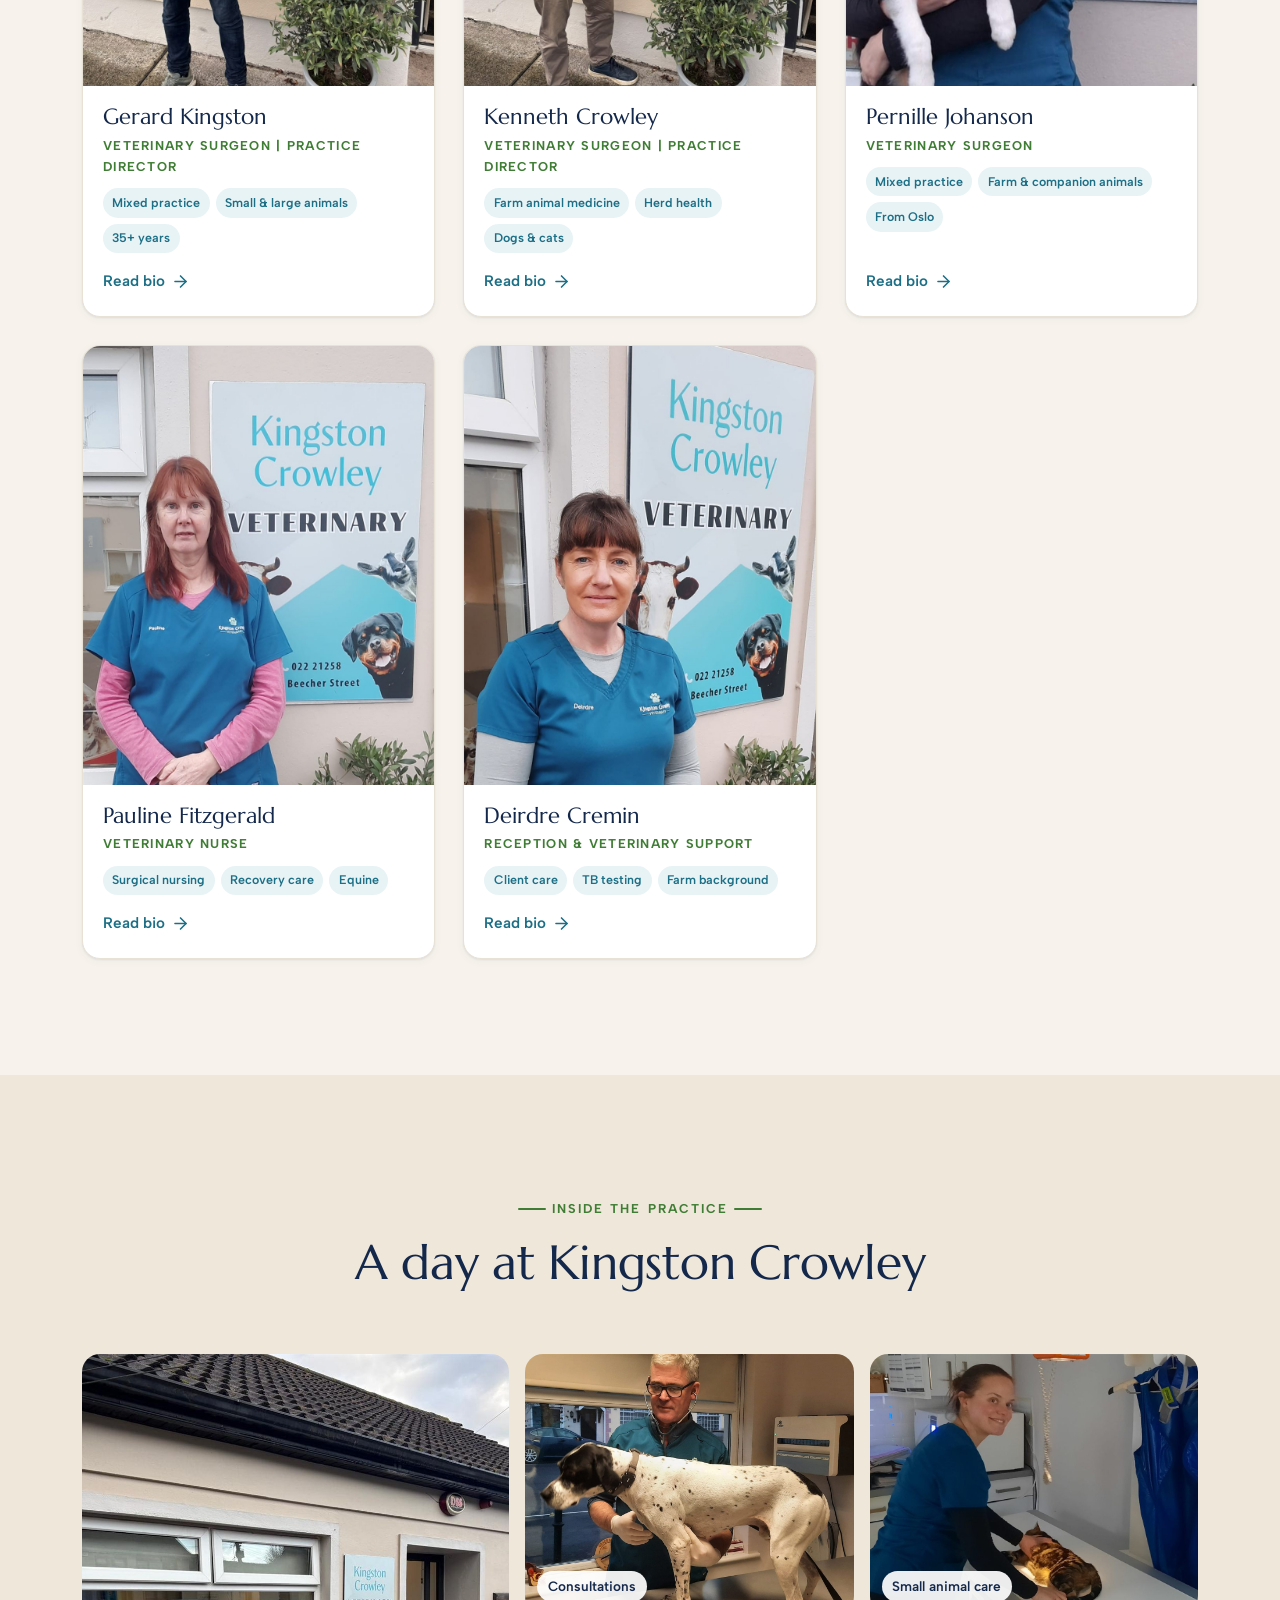
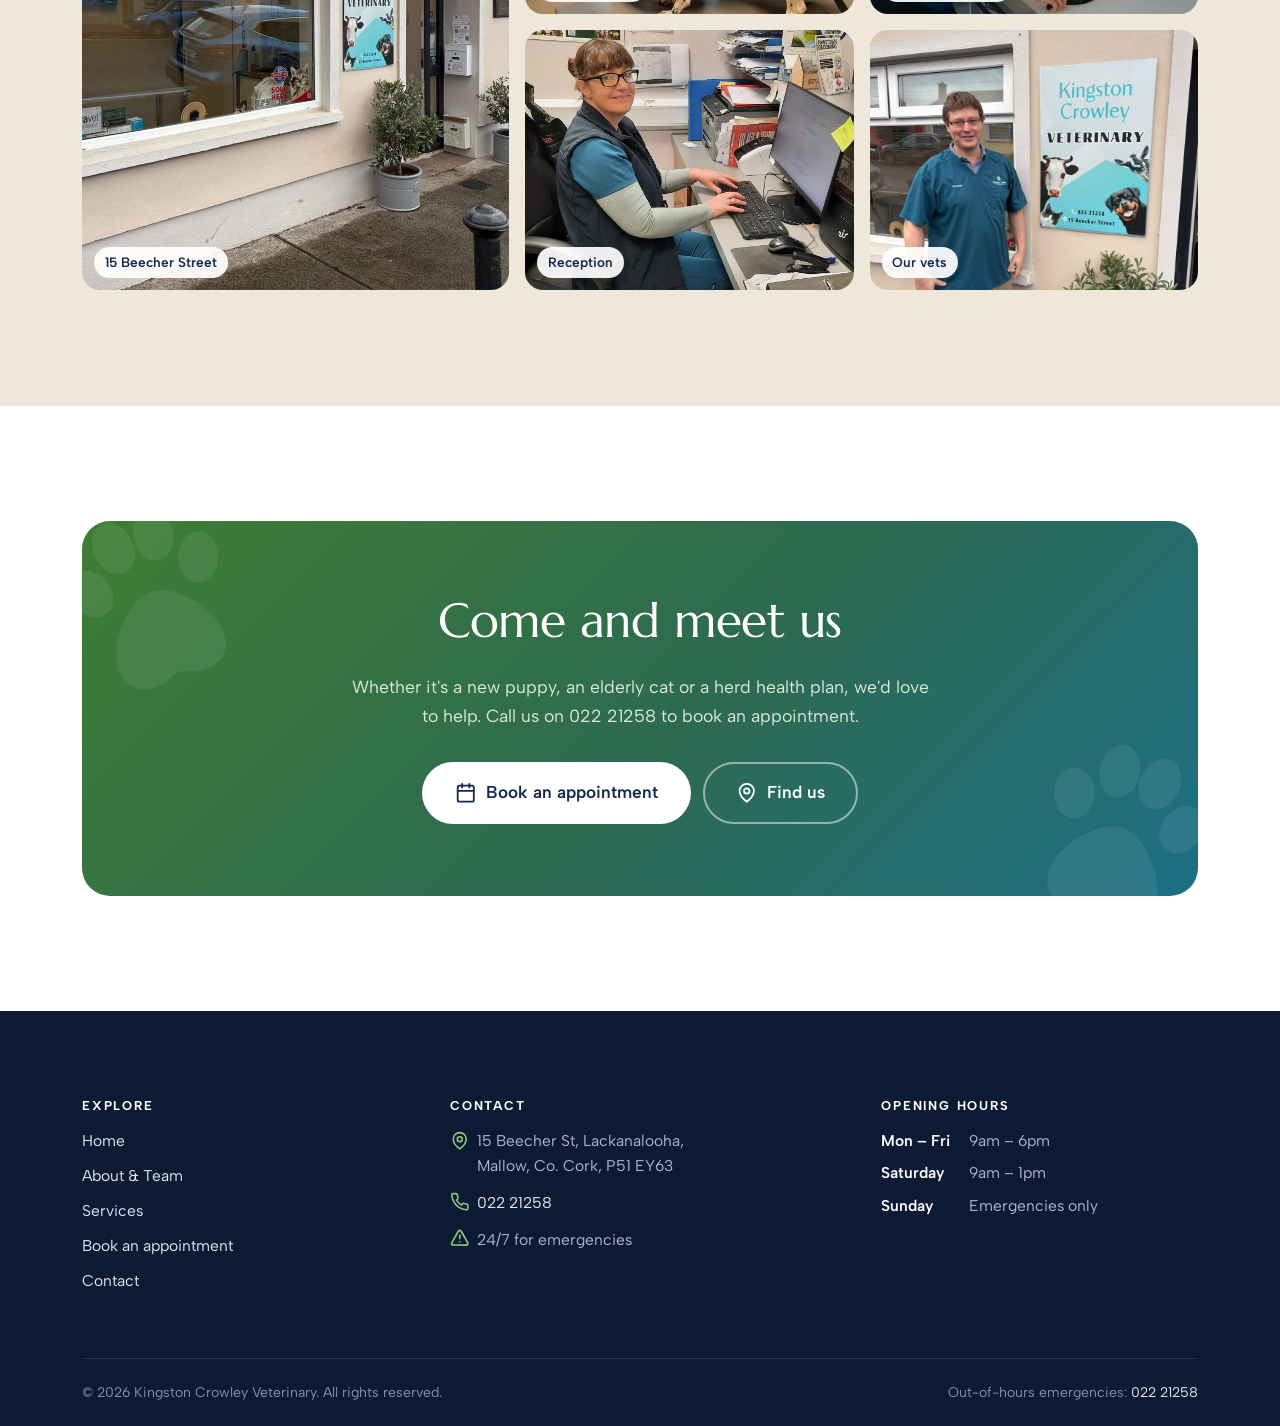
==== commit aca30255: "review comments Co-Authored-By: Claude Opus 5.5 <noreply@anthropic.com>" ====
--- a/site/about.html
+++ b/site/about.html
@@ -3,14 +3,18 @@
 <head>
   <meta charset="utf-8">
   <meta name="viewport" content="width=device-width, initial-scale=1">
-  <title>About Us & Our Team | Kingston Crowley Veterinary, Mallow</title>
-  <meta name="description" content="Meet the vets, nurses and support team at Kingston Crowley Veterinary in Mallow: over 35 years of experience caring for pets and farm animals.">
+  <title>Vets in Mallow: About Us &amp; Our Team | Kingston Crowley Veterinary</title>
+  <meta name="description" content="Meet the vets, veterinary nurse and support team at Kingston Crowley Veterinary, Mallow, Co. Cork: over 35 years caring for pets and farm animals in North Cork.">
   <meta name="theme-color" content="#14284b">
   <meta property="og:type" content="website">
   <meta property="og:site_name" content="Kingston Crowley Veterinary">
-  <meta property="og:title" content="About Us & Our Team | Kingston Crowley Veterinary, Mallow">
-  <meta property="og:description" content="Meet the vets, nurses and support team at Kingston Crowley Veterinary in Mallow: over 35 years of experience caring for pets and farm animals.">
-  <meta property="og:image" content="assets/img/hero.jpg">
+  <meta property="og:title" content="Vets in Mallow: About Us &amp; Our Team | Kingston Crowley Veterinary">
+  <meta property="og:description" content="Meet the vets, veterinary nurse and support team at Kingston Crowley Veterinary, Mallow, Co. Cork: over 35 years caring for pets and farm animals in North Cork.">
+  <meta property="og:image" content="https://www.kingstoncrowleyveterinary.ie/site/assets/img/hero.jpg">
+  <meta property="og:url" content="https://www.kingstoncrowleyveterinary.ie/site/about.html">
+  <meta property="og:locale" content="en_IE">
+  <meta name="twitter:card" content="summary_large_image">
+  <link rel="canonical" href="https://www.kingstoncrowleyveterinary.ie/site/about.html">
   <link rel="icon" type="image/png" href="assets/img/favicon.png">
   <link rel="apple-touch-icon" href="assets/img/favicon.png">
   <link rel="preconnect" href="https://fonts.googleapis.com">
@@ -92,7 +96,7 @@
             <span class="team-card__photo"><img src="assets/img/team-ger.jpg" alt="Gerard Kingston" width="900" height="1200" loading="lazy" style="object-position:50% 25%"></span>
             <span class="team-card__body">
               <span class="team-card__name">Gerard Kingston</span>
-              <span class="team-card__role">Veterinary Surgeon</span>
+              <span class="team-card__role">Veterinary Surgeon | Practice Director</span>
               <span class="tags"><span class="tag">Mixed practice</span><span class="tag">Small &amp; large animals</span><span class="tag">35+ years</span></span>
               <span class="team-card__more">Read bio <svg class="icon" aria-hidden="true"><use href="#i-arrow"></use></svg></span>
             </span>
@@ -109,7 +113,7 @@
           </button>
 
           <button class="team-card reveal" data-delay="2" type="button" data-bio="bio-pernille" aria-haspopup="dialog">
-            <span class="team-card__photo"><img src="assets/img/team-pernille.jpg" alt="Pernille Johanson" width="1200" height="742" loading="lazy" style="object-position:35% 50%"></span>
+            <span class="team-card__photo"><img src="assets/img/pernille-bio.jpg" alt="Pernille Johanson" width="900" height="1845" loading="lazy" style="object-position:45% 30%"></span>
             <span class="team-card__body">
               <span class="team-card__name">Pernille Johanson</span>
               <span class="team-card__role">Veterinary Surgeon</span>
@@ -180,7 +184,7 @@
         <button class="bio__close" type="button" data-close aria-label="Close biography"><svg class="icon" aria-hidden="true"><use href="#i-close"></use></svg></button>
         <div class="bio__media"><img src="assets/img/team-ger.jpg" alt="Gerard Kingston outside Kingston Crowley Veterinary" loading="lazy" style="object-position:30% 20%"></div>
         <div class="bio__content" tabindex="0">
-          <p class="team-card__role">Veterinary Surgeon</p>
+          <p class="team-card__role">Veterinary Surgeon | Practice Director</p>
           <h2 id="bio-ger-title">Gerard Kingston</h2>
           <ul class="tags"><li class="tag">Qualified 1991</li><li class="tag">Mixed practice</li><li class="tag">Small animals</li><li class="tag">Large animals</li></ul>
           <p>Gerard qualified as a veterinary surgeon in 1991 and has been working in Mallow ever since, bringing over 35 years of veterinary experience to the profession.</p>
@@ -211,7 +215,7 @@
     <dialog class="bio-dialog" id="bio-pernille" aria-labelledby="bio-pernille-title">
       <div class="bio">
         <button class="bio__close" type="button" data-close aria-label="Close biography"><svg class="icon" aria-hidden="true"><use href="#i-close"></use></svg></button>
-        <div class="bio__media"><img src="assets/img/team-pernille.jpg" alt="Pernille Johanson caring for a cat" loading="lazy" style="object-position:35% 50%"></div>
+        <div class="bio__media"><img src="assets/img/pernille-bio.jpg" alt="Pernille Johanson holding a collie puppy outside Kingston Crowley Veterinary" loading="lazy" style="object-position:45% 30%"></div>
         <div class="bio__content" tabindex="0">
           <p class="team-card__role">Veterinary Surgeon</p>
           <h2 id="bio-pernille-title">Pernille Johanson</h2>
@@ -275,7 +279,7 @@
         <div>
           <h3>Contact</h3>
           <ul class="footer-list">
-            <li style="display:flex"><svg class="icon" aria-hidden="true"><use href="#i-pin"></use></svg><span>15 Beecher St, Lackanalooha,<br>Mallow, Co. Cork</span></li>
+            <li style="display:flex"><svg class="icon" aria-hidden="true"><use href="#i-pin"></use></svg><span>15 Beecher St, Lackanalooha,<br>Mallow, Co. Cork, P51 EY63</span></li>
             <li><svg class="icon" aria-hidden="true"><use href="#i-phone"></use></svg><a href="tel:+3532221258">022 21258</a></li>
             <li><svg class="icon" aria-hidden="true"><use href="#i-alert"></use></svg>24/7 for emergencies</li>
           </ul>
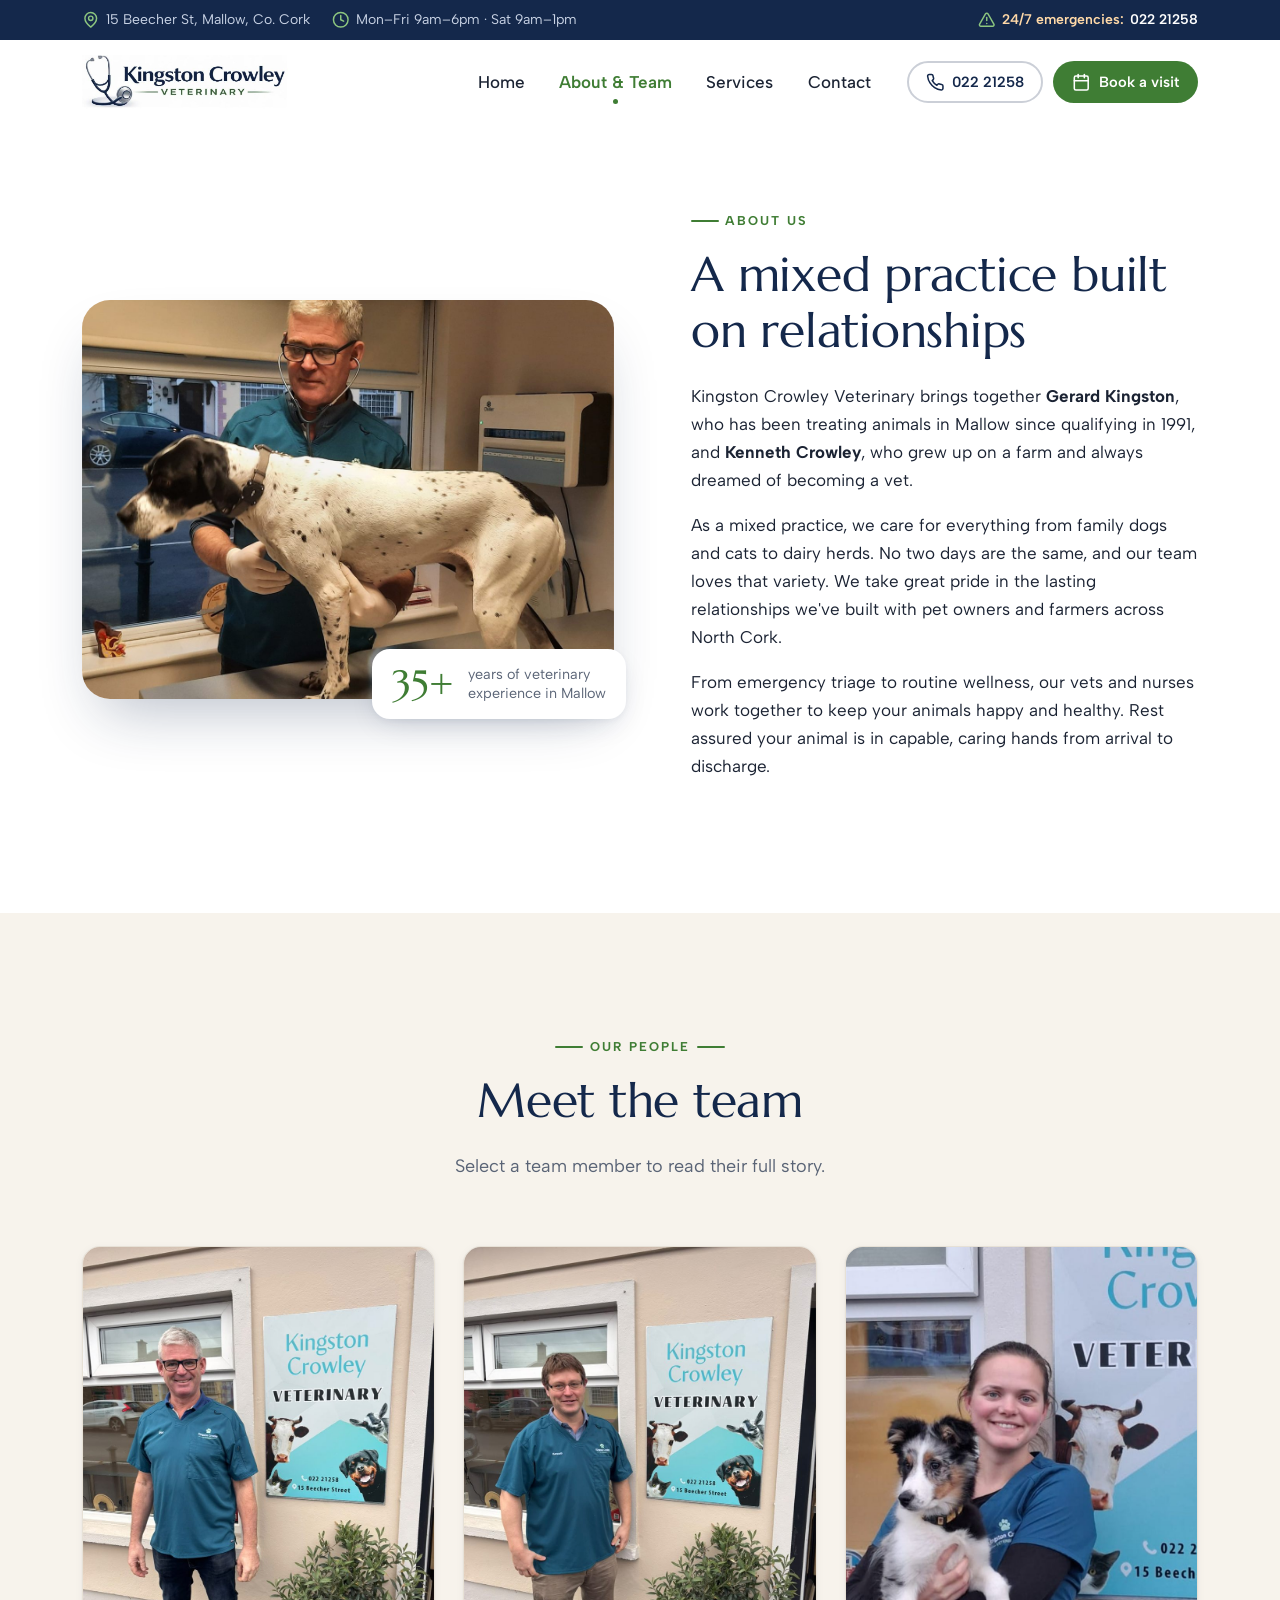
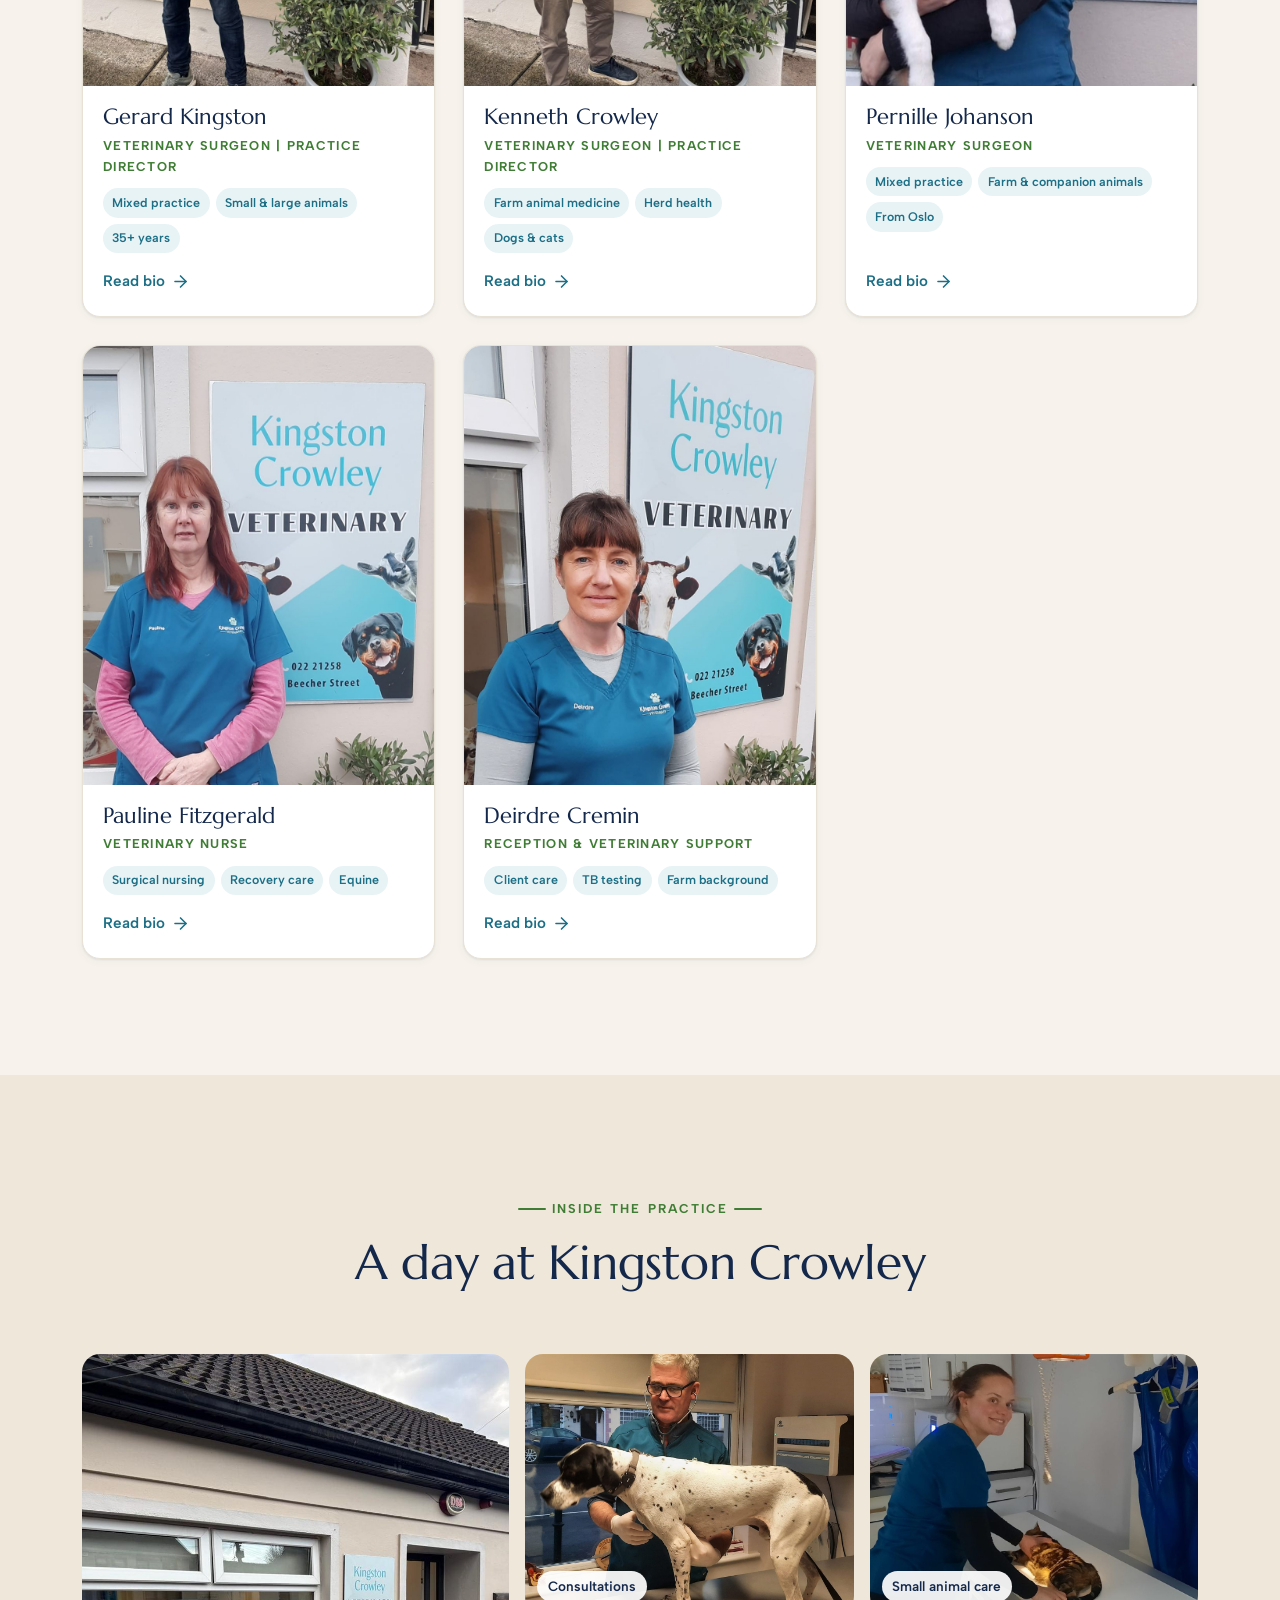
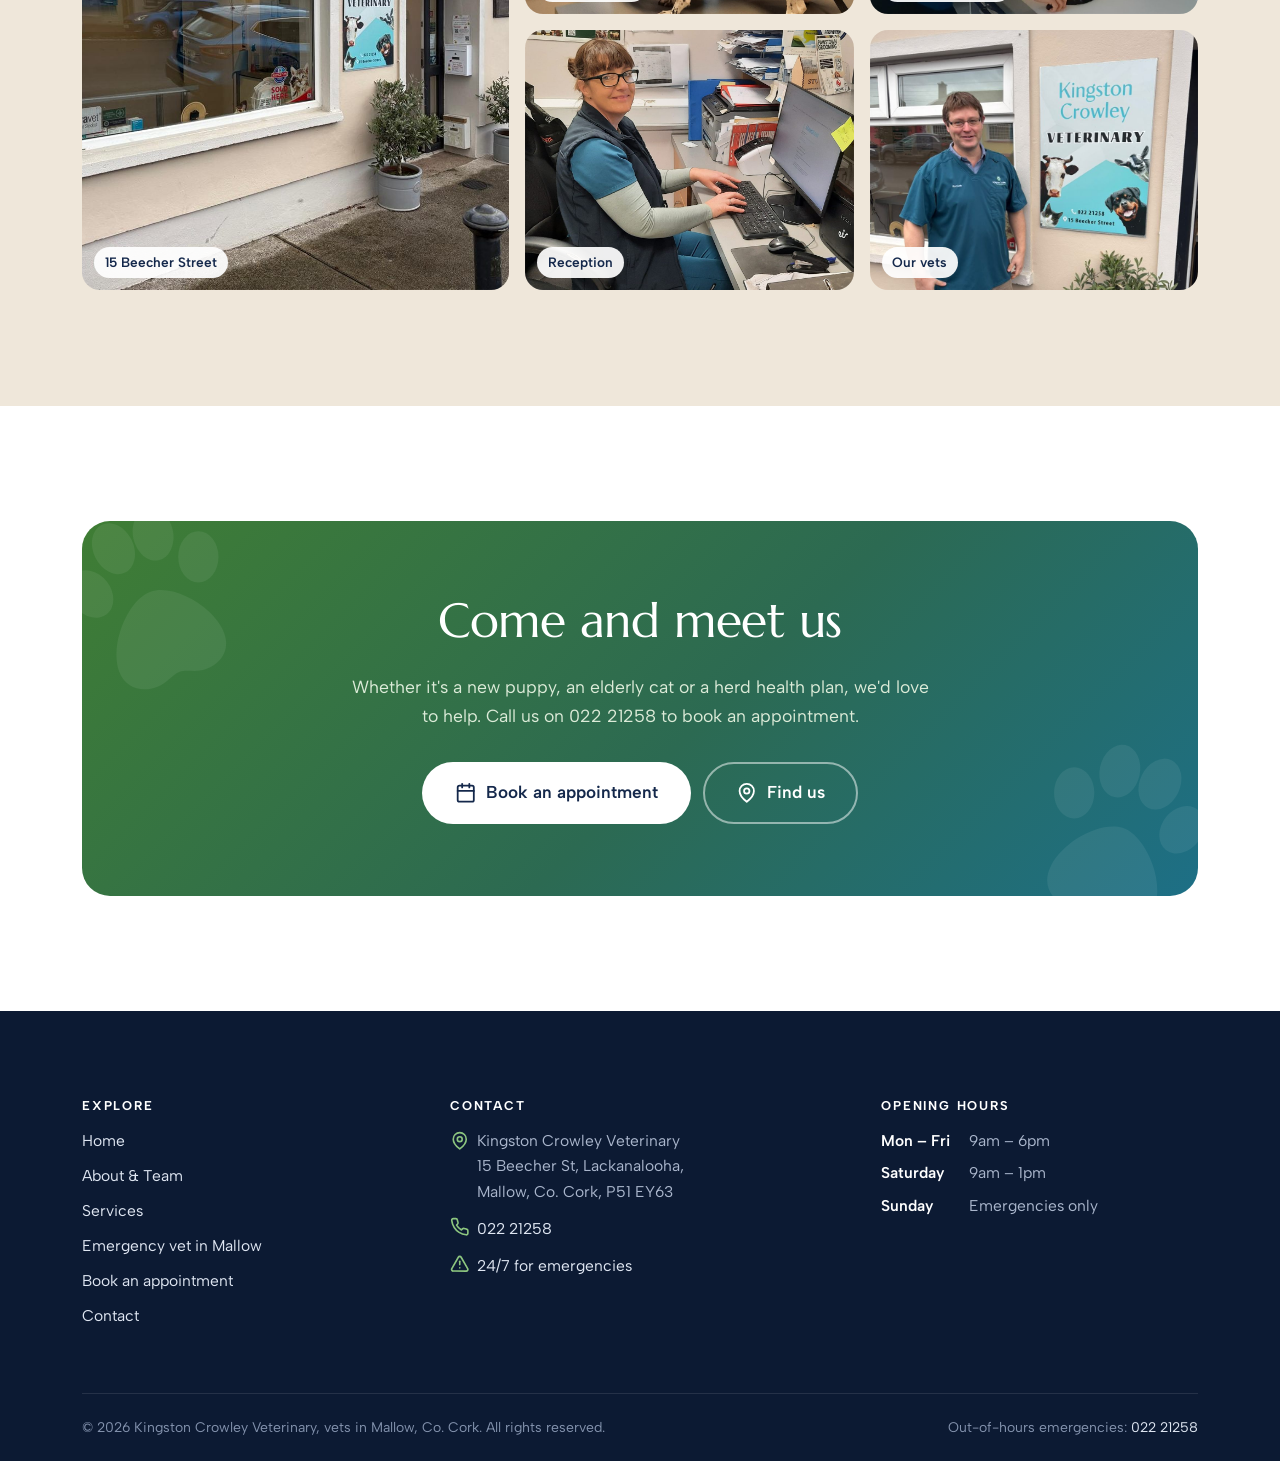
==== commit 2bc1a578: "Add emergency vet page and improve local search wording - New site/emergency-vet-mallow.html: emerge" ====
--- a/site/about.html
+++ b/site/about.html
@@ -33,7 +33,7 @@
         <span class="topbar__item topbar__hide-sm"><svg class="icon" aria-hidden="true"><use href="#i-clock"></use></svg>Mon–Fri 9am–6pm · Sat 9am–1pm</span>
       </div>
       <div class="topbar__group">
-        <span class="topbar__item topbar__emergency"><svg class="icon" aria-hidden="true"><use href="#i-alert"></use></svg><span class="topbar__hide-sm">24/7 emergencies:</span> <a href="tel:+3532221258">022 21258</a></span>
+        <span class="topbar__item topbar__emergency"><svg class="icon" aria-hidden="true"><use href="#i-alert"></use></svg><span class="topbar__hide-sm"><a href="emergency-vet-mallow.html" style="color:inherit">24/7 emergencies:</a></span> <a href="tel:+3532221258">022 21258</a></span>
       </div>
     </div>
   </div>
@@ -272,6 +272,7 @@
             <li><a href="../index.html">Home</a></li>
             <li><a href="about.html">About &amp; Team</a></li>
             <li><a href="services.html">Services</a></li>
+            <li><a href="emergency-vet-mallow.html">Emergency vet in Mallow</a></li>
             <li><a href="book.html">Book an appointment</a></li>
             <li><a href="contact.html">Contact</a></li>
           </ul>
@@ -279,9 +280,9 @@
         <div>
           <h3>Contact</h3>
           <ul class="footer-list">
-            <li style="display:flex"><svg class="icon" aria-hidden="true"><use href="#i-pin"></use></svg><span>15 Beecher St, Lackanalooha,<br>Mallow, Co. Cork, P51 EY63</span></li>
+            <li style="display:flex"><svg class="icon" aria-hidden="true"><use href="#i-pin"></use></svg><span>Kingston Crowley Veterinary<br>15 Beecher St, Lackanalooha,<br>Mallow, Co. Cork, P51 EY63</span></li>
             <li><svg class="icon" aria-hidden="true"><use href="#i-phone"></use></svg><a href="tel:+3532221258">022 21258</a></li>
-            <li><svg class="icon" aria-hidden="true"><use href="#i-alert"></use></svg>24/7 for emergencies</li>
+            <li><svg class="icon" aria-hidden="true"><use href="#i-alert"></use></svg><a href="emergency-vet-mallow.html">24/7 for emergencies</a></li>
           </ul>
         </div>
         <div>
@@ -294,7 +295,7 @@
         </div>
       </div>
       <div class="footer-bottom">
-        <span>© <span data-year>2026</span> Kingston Crowley Veterinary. All rights reserved.</span>
+        <span>© <span data-year>2026</span> Kingston Crowley Veterinary, vets in Mallow, Co. Cork. All rights reserved.</span>
         <span>Out-of-hours emergencies: <a href="tel:+3532221258">022 21258</a></span>
       </div>
     </div>
--- a/site/assets/css/styles.css
+++ b/site/assets/css/styles.css
@@ -354,8 +354,8 @@
 .info-row__icon { flex: none; display: grid; place-items: center; width: 46px; height: 46px; border-radius: 14px; background: var(--green-50); color: var(--green); }
 .info-row h3 { font-family: var(--font-body); font-size: .8rem; font-weight: 700; letter-spacing: .12em; text-transform: uppercase; color: var(--muted); margin: 0 0 .3em; }
 .info-row p, .info-row address { margin: 0; font-style: normal; font-size: 1.05rem; }
-.info-row a { color: var(--navy); font-weight: 600; text-decoration: none; }
-.info-row a:hover { color: var(--green); }
+.info-row a:not(.btn) { color: var(--navy); font-weight: 600; text-decoration: none; }
+.info-row a:not(.btn):hover { color: var(--green); }
 
 .hours { width: 100%; border-collapse: collapse; font-size: 1rem; }
 .hours th, .hours td { padding: .7em 0; border-bottom: 1px dashed var(--line); text-align: left; vertical-align: top; }
@@ -514,3 +514,12 @@
 .request-steps--plain { margin: 0 0 1.2em; gap: 10px; }
 .request-steps--plain li { padding-left: 28px; color: var(--ink); }
 .request-steps--plain li::before { content: ""; top: .45em; left: 6px; width: 10px; height: 10px; background: var(--green); }
+
+/* ---------- FAQ (emergency page) ---------- */
+.faq { display: grid; gap: 12px; }
+.faq details { background: #fff; border: 1px solid var(--line); border-radius: var(--radius); padding: 0 22px; box-shadow: var(--shadow-sm); }
+.faq summary { cursor: pointer; padding: 18px 0; font-weight: 600; color: var(--navy); list-style: none; display: flex; justify-content: space-between; gap: 16px; }
+.faq summary::-webkit-details-marker { display: none; }
+.faq summary::after { content: "+"; font-size: 1.4rem; line-height: 1; color: var(--green); flex: none; }
+.faq details[open] summary::after { content: "–"; }
+.faq details p { margin: 0 0 18px; color: var(--muted); }
